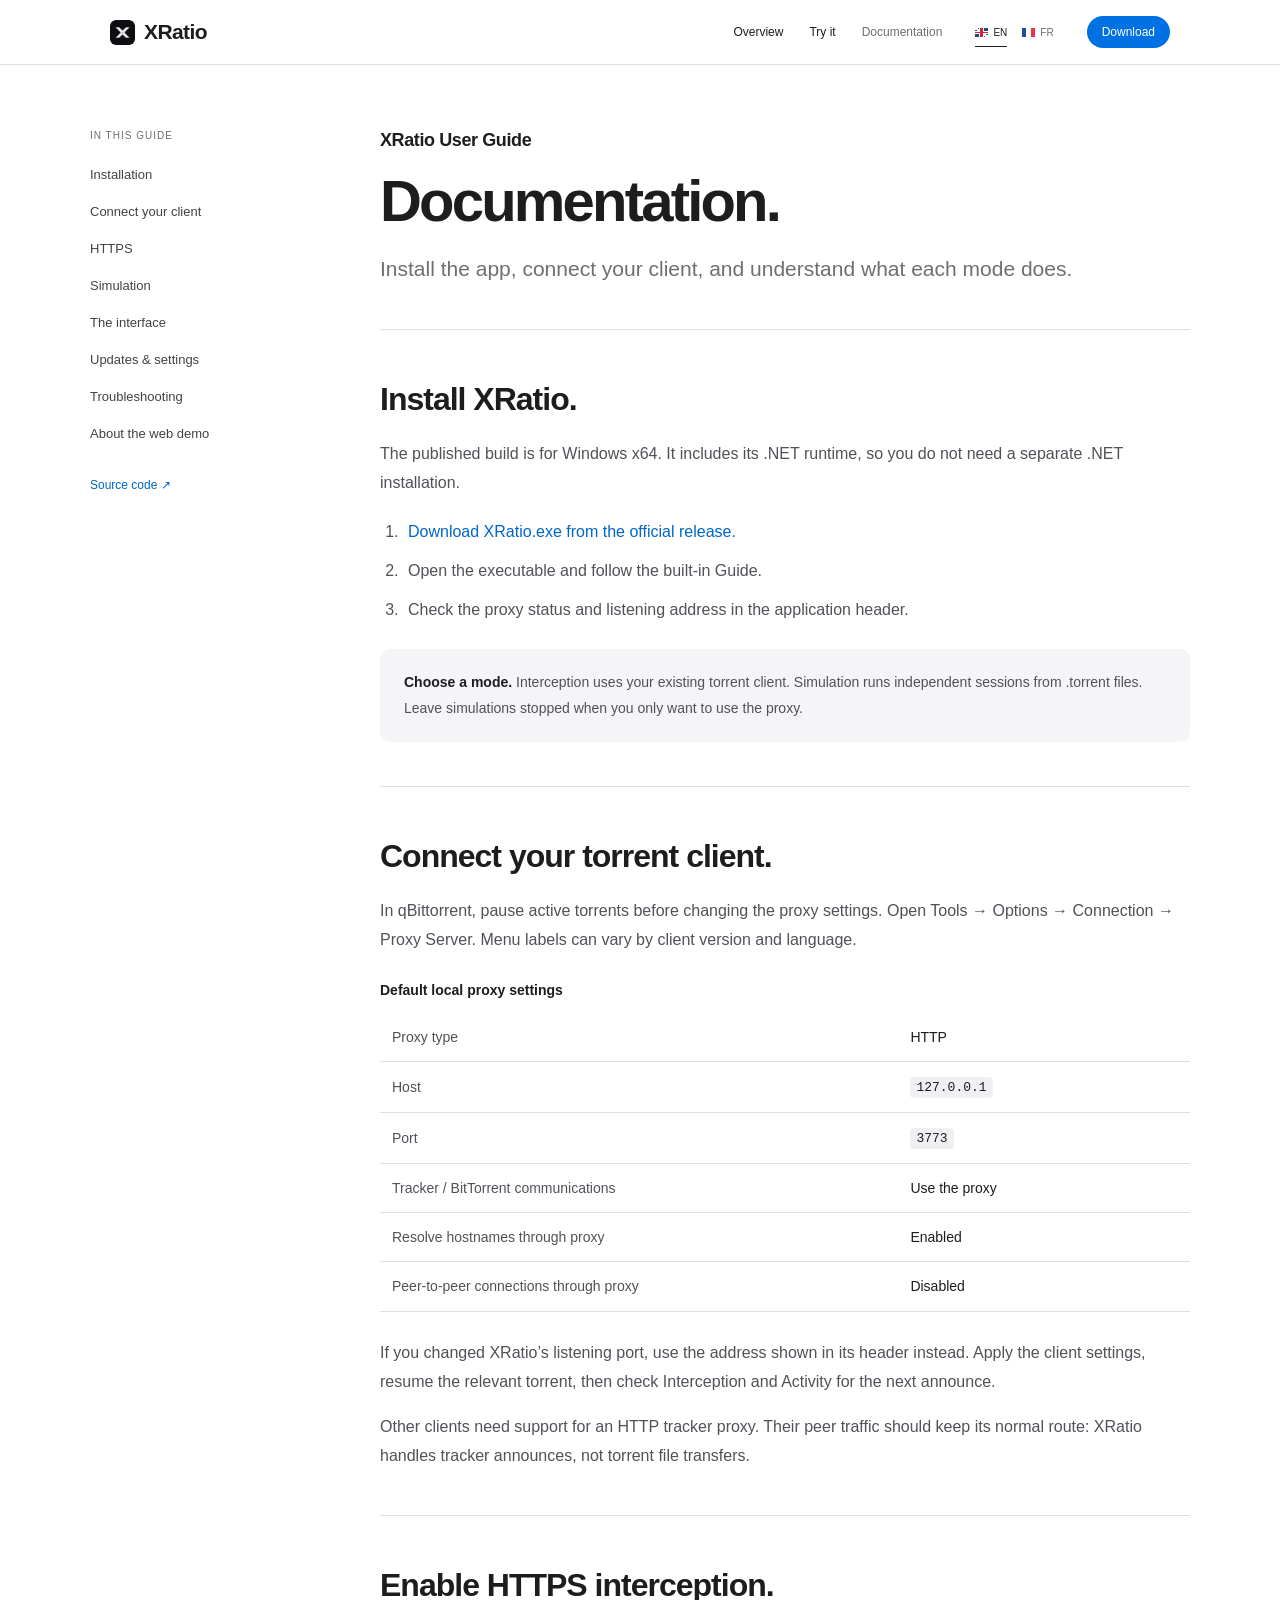
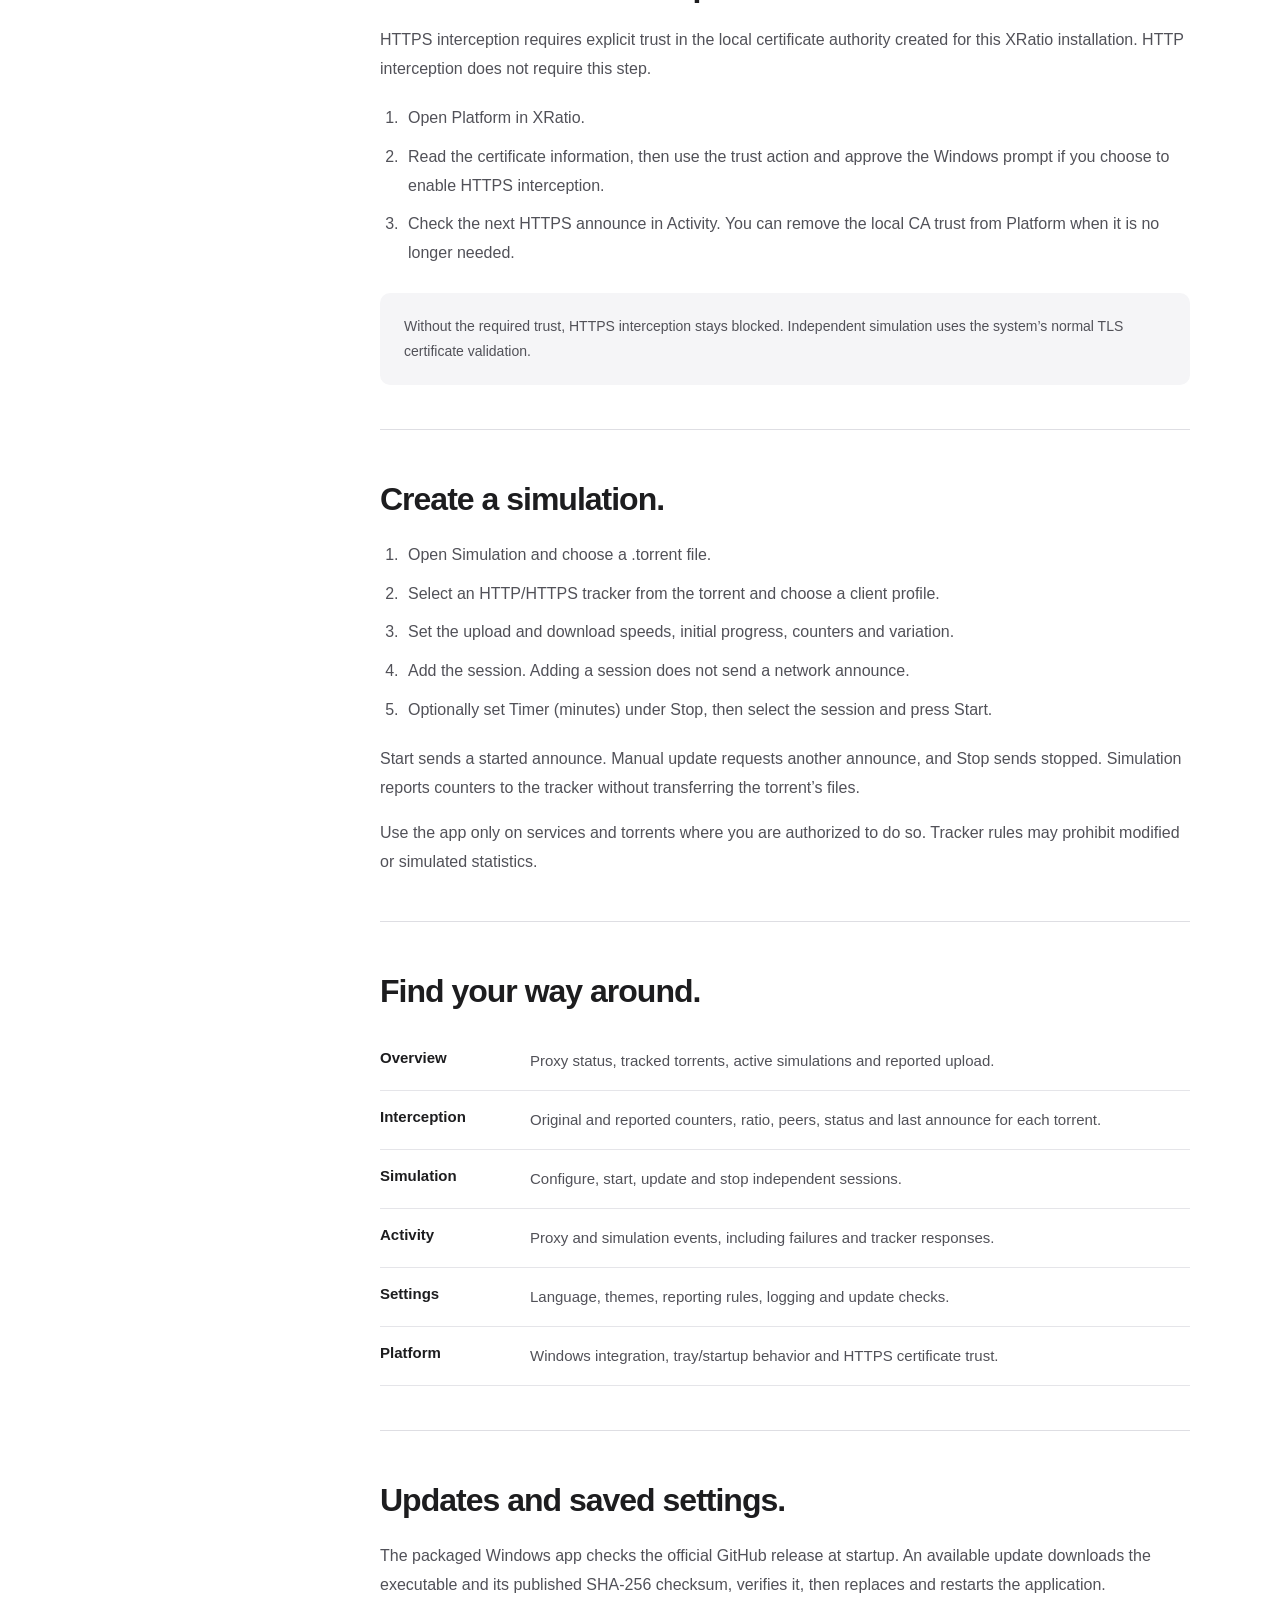
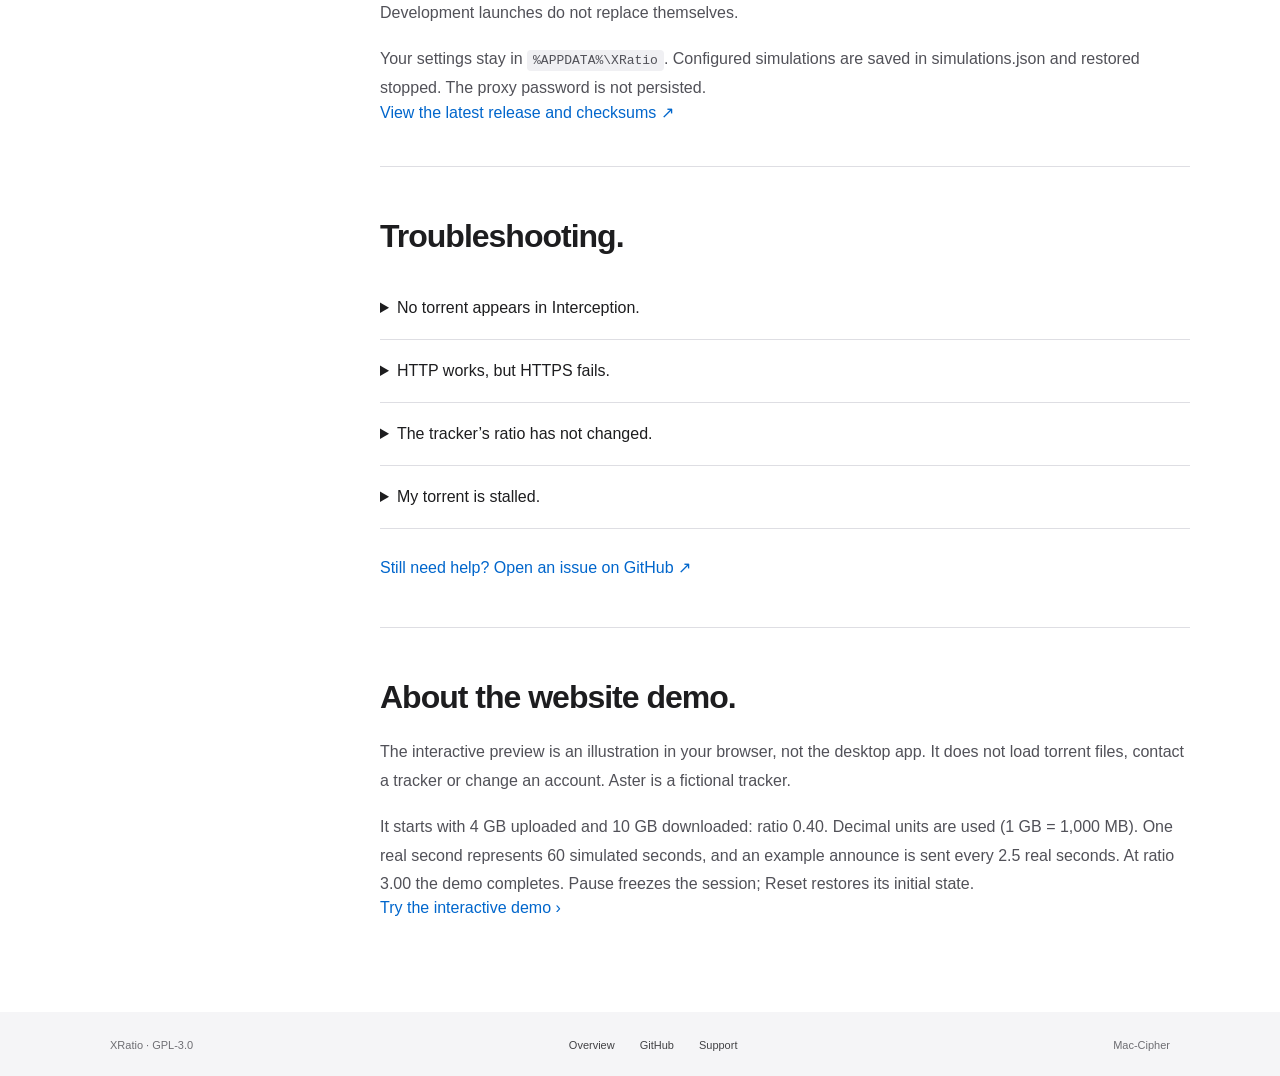
==== docs/documentation.html @ 66d3dd35 "Add site documentation and animated interactive ratio demo" ====
<!doctype html>
<html lang="en" data-page="documentation">
<head>
  <meta charset="utf-8"><meta name="viewport" content="width=device-width, initial-scale=1">
  <meta name="theme-color" content="#ffffff">
  <meta name="description" content="Set up XRatio for Windows: installation, qBittorrent proxy, HTTPS, simulation and troubleshooting.">
  <meta property="og:title" content="Documentation — XRatio"><meta property="og:description" content="The XRatio setup and usage guide."><meta property="og:type" content="website">
  <link rel="canonical" href="https://mac-cipher.github.io/XRatio/documentation.html"><link rel="icon" href="assets/xratio-icon.png">
  <link rel="stylesheet" href="styles.css?v=20260905-demo"><link rel="stylesheet" href="extended.css?v=20260905-demo"><script src="script.js?v=20260905-demo" defer></script>
  <title>Documentation — XRatio</title>
</head>
<body>
  <a class="skip" href="#main" data-en="Skip to content" data-fr="Aller au contenu">Skip to content</a>
  <header class="header"><nav class="navigation" aria-label="Main navigation"><a class="brand" href="index.html"><img src="assets/xratio-icon.png" width="25" height="25" alt="">XRatio</a><div class="nav-end"><a class="nav-link" href="index.html" data-en="Overview" data-fr="Présentation">Overview</a><a class="nav-link" href="index.html#demo" data-en="Try it" data-fr="Essayer">Try it</a><a class="nav-link documentation-nav" href="documentation.html" aria-current="page">Documentation</a><div class="languages" role="group" aria-label="Choose language"><button data-language="en" aria-label="English" aria-pressed="true"><span class="flag gb" aria-hidden="true"></span>EN</button><button data-language="fr" aria-label="Français" aria-pressed="false"><span class="flag fr" aria-hidden="true"></span>FR</button></div><a class="button nav-download" href="https://github.com/Mac-Cipher/XRatio/releases/latest/download/XRatio.exe" data-en="Download" data-fr="Télécharger">Download</a></div></nav></header>
  <div class="docs-shell">
    <aside class="docs-toc"><p data-en="IN THIS GUIDE" data-fr="DANS CE GUIDE">IN THIS GUIDE</p><nav aria-label="Documentation sections" data-en-label="Documentation sections" data-fr-label="Sections de la documentation"><a href="#installation" data-en="Installation" data-fr="Installation">Installation</a><a href="#proxy" data-en="Connect your client" data-fr="Connecter le client">Connect your client</a><a href="#https">HTTPS</a><a href="#simulation">Simulation</a><a href="#interface" data-en="The interface" data-fr="L’interface">The interface</a><a href="#updates" data-en="Updates & settings" data-fr="Mises à jour et réglages">Updates & settings</a><a href="#troubleshooting" data-en="Troubleshooting" data-fr="Dépannage">Troubleshooting</a><a href="#demo-notes" data-en="About the web demo" data-fr="À propos de la démo">About the web demo</a></nav><a class="docs-source" href="https://github.com/Mac-Cipher/XRatio" data-en="Source code ↗" data-fr="Code source ↗">Source code ↗</a></aside>
    <main id="main" class="docs-content">
      <div class="docs-intro"><p class="eyebrow" data-en="XRatio User Guide" data-fr="Guide utilisateur XRatio">XRatio User Guide</p><h1>Documentation.</h1><p data-en="Install the app, connect your client, and understand what each mode does." data-fr="Installez l’application, connectez votre client et découvrez le fonctionnement de chaque mode.">Install the app, connect your client, and understand what each mode does.</p></div>
      <section id="installation"><h2 data-en="Install XRatio." data-fr="Installer XRatio.">Install XRatio.</h2><p data-en="The published build is for Windows x64. It includes its .NET runtime, so you do not need a separate .NET installation." data-fr="La version publiée est destinée à Windows x64. Elle inclut son environnement .NET : aucune installation séparée de .NET n’est nécessaire.">The published build is for Windows x64. It includes its .NET runtime, so you do not need a separate .NET installation.</p><ol><li><a href="https://github.com/Mac-Cipher/XRatio/releases/latest/download/XRatio.exe" data-en="Download XRatio.exe from the official release." data-fr="Téléchargez XRatio.exe depuis la version officielle.">Download XRatio.exe from the official release.</a></li><li data-en="Open the executable and follow the built-in Guide." data-fr="Ouvrez l’exécutable et suivez le Guide intégré.">Open the executable and follow the built-in Guide.</li><li data-en="Check the proxy status and listening address in the application header." data-fr="Vérifiez l’état du proxy et son adresse d’écoute dans l’en-tête de l’application.">Check the proxy status and listening address in the application header.</li></ol><div class="doc-note"><strong data-en="Choose a mode." data-fr="Choisissez un mode.">Choose a mode.</strong> <span data-en="Interception uses your existing torrent client. Simulation runs independent sessions from .torrent files. Leave simulations stopped when you only want to use the proxy." data-fr="L’interception utilise votre client torrent existant. La simulation lance des sessions indépendantes depuis des fichiers .torrent. Laissez les simulations arrêtées si vous souhaitez uniquement utiliser le proxy.">Interception uses your existing torrent client. Simulation runs independent sessions from .torrent files. Leave simulations stopped when you only want to use the proxy.</span></div></section>
      <section id="proxy"><h2 data-en="Connect your torrent client." data-fr="Connecter votre client torrent.">Connect your torrent client.</h2><p data-en="In qBittorrent, pause active torrents before changing the proxy settings. Open Tools → Options → Connection → Proxy Server. Menu labels can vary by client version and language." data-fr="Dans qBittorrent, mettez les torrents actifs en pause avant de modifier le proxy. Ouvrez Outils → Options → Connexion → Serveur proxy. Les intitulés peuvent varier selon la version et la langue du client.">In qBittorrent, pause active torrents before changing the proxy settings. Open Tools → Options → Connection → Proxy Server. Menu labels can vary by client version and language.</p><div class="doc-table-wrap"><table><caption data-en="Default local proxy settings" data-fr="Paramètres du proxy local par défaut">Default local proxy settings</caption><tbody><tr><th scope="row" data-en="Proxy type" data-fr="Type de proxy">Proxy type</th><td>HTTP</td></tr><tr><th scope="row" data-en="Host" data-fr="Hôte">Host</th><td><code>127.0.0.1</code></td></tr><tr><th scope="row" data-en="Port" data-fr="Port">Port</th><td><code>3773</code></td></tr><tr><th scope="row" data-en="Tracker / BitTorrent communications" data-fr="Communications trackers / BitTorrent">Tracker / BitTorrent communications</th><td data-en="Use the proxy" data-fr="Utiliser le proxy">Use the proxy</td></tr><tr><th scope="row" data-en="Resolve hostnames through proxy" data-fr="Résoudre les noms d’hôtes via le proxy">Resolve hostnames through proxy</th><td data-en="Enabled" data-fr="Activé">Enabled</td></tr><tr><th scope="row" data-en="Peer-to-peer connections through proxy" data-fr="Connexions pair-à-pair via le proxy">Peer-to-peer connections through proxy</th><td data-en="Disabled" data-fr="Désactivé">Disabled</td></tr></tbody></table></div><p data-en="If you changed XRatio’s listening port, use the address shown in its header instead. Apply the client settings, resume the relevant torrent, then check Interception and Activity for the next announce." data-fr="Si vous avez modifié le port d’écoute de XRatio, utilisez l’adresse affichée dans son en-tête. Appliquez les réglages du client, reprenez le torrent concerné, puis vérifiez la prochaine annonce dans Interception et Activité.">If you changed XRatio’s listening port, use the address shown in its header instead. Apply the client settings, resume the relevant torrent, then check Interception and Activity for the next announce.</p><p data-en="Other clients need support for an HTTP tracker proxy. Their peer traffic should keep its normal route: XRatio handles tracker announces, not torrent file transfers." data-fr="Les autres clients doivent prendre en charge un proxy HTTP pour les trackers. Leur trafic pair-à-pair doit conserver son chemin normal : XRatio traite les annonces aux trackers, pas le transfert des fichiers torrent.">Other clients need support for an HTTP tracker proxy. Their peer traffic should keep its normal route: XRatio handles tracker announces, not torrent file transfers.</p></section>
      <section id="https"><h2 data-en="Enable HTTPS interception." data-fr="Activer l’interception HTTPS.">Enable HTTPS interception.</h2><p data-en="HTTPS interception requires explicit trust in the local certificate authority created for this XRatio installation. HTTP interception does not require this step." data-fr="L’interception HTTPS nécessite l’approbation explicite de l’autorité de certification locale créée pour cette installation de XRatio. Cette étape n’est pas nécessaire pour l’interception HTTP.">HTTPS interception requires explicit trust in the local certificate authority created for this XRatio installation. HTTP interception does not require this step.</p><ol><li data-en="Open Platform in XRatio." data-fr="Ouvrez Plateforme dans XRatio.">Open Platform in XRatio.</li><li data-en="Read the certificate information, then use the trust action and approve the Windows prompt if you choose to enable HTTPS interception." data-fr="Lisez les informations du certificat, puis utilisez l’action d’approbation et confirmez dans Windows si vous souhaitez activer l’interception HTTPS.">Read the certificate information, then use the trust action and approve the Windows prompt if you choose to enable HTTPS interception.</li><li data-en="Check the next HTTPS announce in Activity. You can remove the local CA trust from Platform when it is no longer needed." data-fr="Vérifiez la prochaine annonce HTTPS dans Activité. Vous pouvez retirer la confiance accordée à la CA locale depuis Plateforme lorsqu’elle n’est plus nécessaire.">Check the next HTTPS announce in Activity. You can remove the local CA trust from Platform when it is no longer needed.</li></ol><div class="doc-note" data-en="Without the required trust, HTTPS interception stays blocked. Independent simulation uses the system’s normal TLS certificate validation." data-fr="Sans cette confiance, l’interception HTTPS reste bloquée. La simulation indépendante conserve la validation normale des certificats TLS du système.">Without the required trust, HTTPS interception stays blocked. Independent simulation uses the system’s normal TLS certificate validation.</div></section>
      <section id="simulation"><h2 data-en="Create a simulation." data-fr="Créer une simulation.">Create a simulation.</h2><ol><li data-en="Open Simulation and choose a .torrent file." data-fr="Ouvrez Simulation et choisissez un fichier .torrent.">Open Simulation and choose a .torrent file.</li><li data-en="Select an HTTP/HTTPS tracker from the torrent and choose a client profile." data-fr="Sélectionnez un tracker HTTP/HTTPS du torrent et choisissez un profil client.">Select an HTTP/HTTPS tracker from the torrent and choose a client profile.</li><li data-en="Set the upload and download speeds, initial progress, counters and variation." data-fr="Réglez les débits d’envoi et de réception, la progression initiale, les compteurs et la variation.">Set the upload and download speeds, initial progress, counters and variation.</li><li data-en="Add the session. Adding a session does not send a network announce." data-fr="Ajoutez la session. L’ajout d’une session n’envoie pas d’annonce réseau.">Add the session. Adding a session does not send a network announce.</li><li data-en="Optionally set Timer (minutes) under Stop, then select the session and press Start." data-fr="Choisissez éventuellement Minuteur (minutes) dans Arrêter, puis sélectionnez la session et cliquez sur Démarrer.">Optionally set Timer (minutes) under Stop, then select the session and press Start.</li></ol><p data-en="Start sends a started announce. Manual update requests another announce, and Stop sends stopped. Simulation reports counters to the tracker without transferring the torrent’s files." data-fr="Démarrer envoie une annonce started. Mise à jour manuelle demande une autre annonce et Arrêter envoie stopped. La simulation rapporte des compteurs au tracker sans transférer les fichiers du torrent.">Start sends a started announce. Manual update requests another announce, and Stop sends stopped. Simulation reports counters to the tracker without transferring the torrent’s files.</p><p data-en="Use the app only on services and torrents where you are authorized to do so. Tracker rules may prohibit modified or simulated statistics." data-fr="Utilisez l’application uniquement sur les services et torrents pour lesquels vous êtes autorisé à le faire. Les règles d’un tracker peuvent interdire les statistiques modifiées ou simulées.">Use the app only on services and torrents where you are authorized to do so. Tracker rules may prohibit modified or simulated statistics.</p></section>
      <section id="interface"><h2 data-en="Find your way around." data-fr="Se repérer dans l’interface.">Find your way around.</h2><dl class="interface-list"><div><dt data-en="Overview" data-fr="Vue d’ensemble">Overview</dt><dd data-en="Proxy status, tracked torrents, active simulations and reported upload." data-fr="État du proxy, torrents suivis, simulations actives et envoi rapporté.">Proxy status, tracked torrents, active simulations and reported upload.</dd></div><div><dt>Interception</dt><dd data-en="Original and reported counters, ratio, peers, status and last announce for each torrent." data-fr="Compteurs réels et rapportés, ratio, pairs, état et dernière annonce de chaque torrent.">Original and reported counters, ratio, peers, status and last announce for each torrent.</dd></div><div><dt>Simulation</dt><dd data-en="Configure, start, update and stop independent sessions." data-fr="Configurer, démarrer, actualiser et arrêter les sessions indépendantes.">Configure, start, update and stop independent sessions.</dd></div><div><dt data-en="Activity" data-fr="Activité">Activity</dt><dd data-en="Proxy and simulation events, including failures and tracker responses." data-fr="Événements du proxy et des simulations, dont les erreurs et réponses des trackers.">Proxy and simulation events, including failures and tracker responses.</dd></div><div><dt data-en="Settings" data-fr="Réglages">Settings</dt><dd data-en="Language, themes, reporting rules, logging and update checks." data-fr="Langue, thèmes, règles de rapport, journalisation et recherche de mises à jour.">Language, themes, reporting rules, logging and update checks.</dd></div><div><dt data-en="Platform" data-fr="Plateforme">Platform</dt><dd data-en="Windows integration, tray/startup behavior and HTTPS certificate trust." data-fr="Intégration Windows, démarrage, zone de notification et confiance du certificat HTTPS.">Windows integration, tray/startup behavior and HTTPS certificate trust.</dd></div></dl></section>
      <section id="updates"><h2 data-en="Updates and saved settings." data-fr="Mises à jour et réglages enregistrés.">Updates and saved settings.</h2><p data-en="The packaged Windows app checks the official GitHub release at startup. An available update downloads the executable and its published SHA-256 checksum, verifies it, then replaces and restarts the application. Development launches do not replace themselves." data-fr="L’application Windows packagée vérifie la version officielle sur GitHub au démarrage. Une mise à jour disponible télécharge l’exécutable et son empreinte SHA-256 publiée, les vérifie, puis remplace et relance l’application. Une exécution de développement ne se remplace pas elle-même.">The packaged Windows app checks the official GitHub release at startup. An available update downloads the executable and its published SHA-256 checksum, verifies it, then replaces and restarts the application. Development launches do not replace themselves.</p><p><span data-en="Your settings stay in" data-fr="Vos réglages restent dans">Your settings stay in</span> <code>%APPDATA%\XRatio</code>. <span data-en="Configured simulations are saved in simulations.json and restored stopped. The proxy password is not persisted." data-fr="Les simulations configurées sont enregistrées dans simulations.json et restaurées à l’arrêt. Le mot de passe proxy n’est pas conservé.">Configured simulations are saved in simulations.json and restored stopped. The proxy password is not persisted.</span></p><a href="https://github.com/Mac-Cipher/XRatio/releases/latest" data-en="View the latest release and checksums ↗" data-fr="Voir la dernière version et les empreintes ↗">View the latest release and checksums ↗</a></section>
      <section id="troubleshooting"><h2 data-en="Troubleshooting." data-fr="Dépannage.">Troubleshooting.</h2><details><summary data-en="No torrent appears in Interception." data-fr="Aucun torrent n’apparaît dans Interception.">No torrent appears in Interception.</summary><p data-en="Check that the proxy is running and that the client uses the same HTTP host and port. Resume the torrent and wait for an announce, or request a tracker update from the client. Then inspect Activity for a received announce or an error." data-fr="Vérifiez que le proxy fonctionne et que le client utilise le même hôte HTTP et le même port. Reprenez le torrent et attendez une annonce, ou demandez une mise à jour du tracker depuis le client. Consultez ensuite Activité pour trouver une annonce reçue ou une erreur.">Check that the proxy is running and that the client uses the same HTTP host and port. Resume the torrent and wait for an announce, or request a tracker update from the client. Then inspect Activity for a received announce or an error.</p></details><details><summary data-en="HTTP works, but HTTPS fails." data-fr="HTTP fonctionne, mais HTTPS échoue.">HTTP works, but HTTPS fails.</summary><p data-en="Check the certificate trust state in Platform. HTTPS needs trust for this installation’s local CA. Read the Activity error before changing other settings." data-fr="Vérifiez l’état de confiance du certificat dans Plateforme. HTTPS nécessite l’approbation de la CA locale de cette installation. Lisez l’erreur dans Activité avant de modifier d’autres réglages.">Check the certificate trust state in Platform. HTTPS needs trust for this installation’s local CA. Read the Activity error before changing other settings.</p></details><details><summary data-en="The tracker’s ratio has not changed." data-fr="Le ratio du tracker n’a pas changé.">The tracker’s ratio has not changed.</summary><p data-en="A local counter is not proof that a tracker accepted it. Check the outgoing announce, the response and any error in Activity. The tracker controls when it accepts and displays updated statistics." data-fr="Un compteur local ne prouve pas que le tracker l’a accepté. Vérifiez l’annonce envoyée, la réponse et les éventuelles erreurs dans Activité. Le tracker décide quand il accepte et affiche les statistiques actualisées.">A local counter is not proof that a tracker accepted it. Check the outgoing announce, the response and any error in Activity. The tracker controls when it accepts and displays updated statistics.</p></details><details><summary data-en="My torrent is stalled." data-fr="Mon torrent est bloqué.">My torrent is stalled.</summary><p data-en="Check the torrent’s pause state, file availability and peers in your torrent client. XRatio does not transfer files; a running proxy alone does not prove that peer transfers are working." data-fr="Vérifiez l’état de pause du torrent, la présence des fichiers et les pairs dans votre client torrent. XRatio ne transfère pas les fichiers : un proxy actif ne prouve pas que les transferts entre pairs fonctionnent.">Check the torrent’s pause state, file availability and peers in your torrent client. XRatio does not transfer files; a running proxy alone does not prove that peer transfers are working.</p></details><p><a href="https://github.com/Mac-Cipher/XRatio/issues" data-en="Still need help? Open an issue on GitHub ↗" data-fr="Besoin d’aide ? Ouvrez un ticket sur GitHub ↗">Still need help? Open an issue on GitHub ↗</a></p></section>
      <section id="demo-notes"><h2 data-en="About the website demo." data-fr="À propos de la démo du site.">About the website demo.</h2><p data-en="The interactive preview is an illustration in your browser, not the desktop app. It does not load torrent files, contact a tracker or change an account. Aster is a fictional tracker." data-fr="L’aperçu interactif est une illustration dans votre navigateur, pas l’application de bureau. Il ne charge pas de torrent, ne contacte aucun tracker et ne modifie aucun compte. Aster est un tracker fictif.">The interactive preview is an illustration in your browser, not the desktop app. It does not load torrent files, contact a tracker or change an account. Aster is a fictional tracker.</p><p data-en="It starts with 4 GB uploaded and 10 GB downloaded: ratio 0.40. Decimal units are used (1 GB = 1,000 MB). One real second represents 60 simulated seconds, and an example announce is sent every 2.5 real seconds. At ratio 3.00 the demo completes. Pause freezes the session; Reset restores its initial state." data-fr="Elle commence à 4 Go envoyés pour 10 Go téléchargés : ratio 0,40. Les unités sont décimales (1 Go = 1 000 Mo). Une seconde réelle représente 60 secondes simulées et une annonce d’exemple est envoyée toutes les 2,5 secondes réelles. À un ratio de 3,00, la démo se termine. Pause fige la session ; Réinitialiser rétablit son état initial.">It starts with 4 GB uploaded and 10 GB downloaded: ratio 0.40. Decimal units are used (1 GB = 1,000 MB). One real second represents 60 simulated seconds, and an example announce is sent every 2.5 real seconds. At ratio 3.00 the demo completes. Pause freezes the session; Reset restores its initial state.</p><a href="index.html#demo" data-en="Try the interactive demo ›" data-fr="Essayer la démo interactive ›">Try the interactive demo ›</a></section>
    </main>
  </div>
  <footer><div class="footer-inner"><span>XRatio · GPL-3.0</span><div><a href="index.html" data-en="Overview" data-fr="Présentation">Overview</a><a href="https://github.com/Mac-Cipher/XRatio">GitHub</a><a href="https://github.com/Mac-Cipher/XRatio/issues" data-en="Support" data-fr="Assistance">Support</a></div><span>Mac-Cipher</span></div></footer>
</body>
</html>
---- docs/styles.css ----
:root {
  color-scheme: light;
  font-family: -apple-system, BlinkMacSystemFont, 'Helvetica Neue', Arial, sans-serif;
  color: #1d1d1f;
  background: #fff;
  font-synthesis: none;
  --secondary: #6e6e73;
  --blue: #0071e3;
}
* { box-sizing: border-box; }
html { scroll-behavior: smooth; scroll-padding-top: 80px; }
body { margin: 0; -webkit-font-smoothing: antialiased; }
a { color: inherit; text-decoration: none; }
button { color: inherit; font: inherit; cursor: pointer; }
a, button { -webkit-tap-highlight-color: transparent; }
a:focus-visible, button:focus-visible { outline: 3px solid #0071e3; outline-offset: 5px; }
p, h1, h2, h3 { margin: 0; }
img { max-width: 100%; }
.skip { position: fixed; left: 15px; top: -80px; background: white; padding: 12px; z-index: 20; }
.skip:focus { top: 12px; }
.header { position: sticky; top: 0; z-index: 5; background: #ffffffed; backdrop-filter: saturate(180%) blur(18px); border-bottom: 1px solid #dedee0; }
.navigation { max-width: 1060px; width: calc(100% - 64px); min-height: 64px; margin: auto; display: flex; align-items: center; justify-content: space-between; gap: 30px; }
.brand { display: flex; align-items: center; gap: 9px; font-size: 21px; font-weight: 600; letter-spacing: -.6px; }
.brand img { border-radius: 6px; }
.nav-end { display: flex; align-items: center; gap: 26px; }
.nav-link { font-size: 12px; }
.nav-link:hover, footer a:hover { color: var(--blue); }
.languages { display: flex; gap: 1px; }
.languages button { display: flex; gap: 5px; align-items: center; border: 0; background: transparent; padding: 7px; min-height: 32px; font-size: 10px; color: var(--secondary); }
.languages button[aria-pressed=true] { color: #1d1d1f; }
.languages button[aria-pressed=true]::after { content: ''; display: block; position: absolute; bottom: 1px; left: 7px; right: 7px; height: 1px; background: #1d1d1f; }
.languages button { position: relative; }
.flag { display: inline-block; width: 13px; height: 9px; }
.flag.fr { background: linear-gradient(90deg,#244ba1 33.33%,#fff 33.33%,#fff 66.66%,#ed334b 66.66%); }
.flag.gb { background: linear-gradient(0deg,transparent 40%,#ce2439 40%,#ce2439 60%,transparent 60%),linear-gradient(90deg,transparent 40%,#ce2439 40%,#ce2439 60%,transparent 60%),linear-gradient(0deg,transparent 30%,white 30%,white 70%,transparent 70%),linear-gradient(90deg,transparent 32%,white 32%,white 68%,transparent 68%),linear-gradient(35deg,#214781 43%,white 43%,white 57%,#214781 57%); }
.button { display: inline-flex; align-items: center; justify-content: center; padding: 14px 24px; min-height: 48px; background: var(--blue); color: #fff; border-radius: 999px; font-size: 16px; line-height: 1.2; transition: background .2s; }
.button:hover { background: #0077ed; }
.nav-download { padding: 8px 15px; min-height: 32px; font-size: 12px; }
.hero { padding: 64px 24px 94px; text-align: center; overflow: clip; }
.product-name { font-size: 22px; font-weight: 600; letter-spacing: -.5px; margin-bottom: 22px; }
h1 { font-size: clamp(64px,6.5vw,84px); line-height: 1.025; letter-spacing: -4.6px; font-weight: 600; }
h1>span { display: block; }
.hero-description { font-size: 22px; line-height: 1.4; letter-spacing: -.5px; max-width: 540px; margin: 27px auto 0; color: var(--secondary); text-wrap: balance; }
.hero-actions { display: flex; align-items: center; justify-content: center; gap: 29px; margin-top: 43px; }
.learn-link { color: #0066cc; display: inline-flex; align-items: center; gap: 8px; font-size: 18px; line-height: 1.4; }
.learn-link>span:last-child { font-size: 26px; line-height: .8; }
.learn-link:hover>span:first-child { text-decoration: underline; }
.hero-note { font-size: 13px; margin-top: 19px; color: var(--secondary); }
.product-stage { width: min(1040px,100%); margin: 48px auto 0; }
.product-window { position: relative; display: block; width: 100%; aspect-ratio: 1.98; padding: 0; overflow: hidden; border: 1px solid #d2d2d7; border-radius: 12px; background: #f4f6fa; box-shadow: 0 28px 65px -27px #1d1d1f40,0 2px 8px #1d1d1f0d; cursor: zoom-in; }
.product-window img { position: absolute; top: 0; left: 0; display: block; width: 100%; height: auto; }
.appearance { margin-top: 40px; }
.theme-switch { display: inline-flex; align-items: center; padding: 4px; gap: 3px; border-radius: 999px; background: #f5f5f7; }
.theme-switch button { display: flex; align-items: center; gap: 8px; padding: 9px 16px; min-height: 36px; border: 0; border-radius: 999px; font-size: 12px; background: transparent; color: var(--secondary); }
.theme-switch button[aria-pressed=true] { color: #1d1d1f; background: #fff; box-shadow: 0 1px 4px #00000012; }
.swatch { width: 12px; height: 12px; border-radius: 50%; display: block; border: 1px solid #b4b4b8; }
.swatch.light { background: #f4f6fa; }
.swatch.dim { background: #253247; border-color: #253247; }
.appearance p { margin-top: 14px; font-size: 12px; color: var(--secondary); }
.features { background: #f5f5f7; padding: 110px 32px 92px; }
.content-width { width: min(980px,100%); margin-inline: auto; }
.eyebrow { font-size: 21px; font-weight: 600; letter-spacing: -.4px; margin-bottom: 20px; }
h2 { font-size: clamp(42px,5vw,62px); line-height: 1.06; font-weight: 600; letter-spacing: -2.8px; }
.feature-heading h2>span { display: block; }
.subtle { color: var(--secondary); }
.feature-pair { display: grid; grid-template-columns: 1fr 1fr; gap: 95px; margin-top: 72px; }
.feature-icon { width: 40px; height: 40px; stroke: #1d1d1f; fill: none; stroke-width: 2; stroke-linecap: round; stroke-linejoin: round; margin-bottom: 21px; }
h3 { font-size: 28px; letter-spacing: -.8px; font-weight: 600; margin-bottom: 16px; }
.feature-pair p { font-size: 18px; line-height: 1.55; color: var(--secondary); letter-spacing: -.15px; }
.feature-pair strong { color: #1d1d1f; font-weight: 600; }
.desktop-note { display: grid; grid-template-columns: 1fr 260px; gap: 60px; align-items: center; margin-top: 62px; padding-top: 34px; border-top: 1px solid #d2d2d7; }
.desktop-note p { color: var(--secondary); font-size: 17px; line-height: 1.5; letter-spacing: -.2px; }
.desktop-note strong { color: #1d1d1f; font-weight: 600; }
.desktop-note .learn-link { font-size: 16px; justify-self: end; }
.get-app { text-align: center; padding: 100px 24px 95px; }
.app-icon { display: block; margin: 0 auto 29px; border-radius: 20px; }
.get-app h2 { font-size: 58px; }
.get-app>p { font-size: 23px; line-height: 1.4; margin-top: 18px; color: var(--secondary); letter-spacing: -.5px; }
.get-app>.button { margin-top: 28px; }
.requirements { display: block; font-size: 12px; color: var(--secondary); margin-top: 19px; line-height: 1.5; }
.release-link { display: inline-block; font-size: 12px; color: #0066cc; margin-top: 15px; }
.release-link:hover { text-decoration: underline; }
footer { background: #f5f5f7; padding: 27px 32px; }
.footer-inner { max-width: 1060px; margin: auto; display: flex; align-items: center; justify-content: space-between; gap: 24px; font-size: 11px; color: var(--secondary); }
.footer-inner>div { display: flex; gap: 25px; color: #424245; }
.footer-dot { padding-inline: 8px; }
dialog { width: min(1320px,96vw); max-width: 96vw; max-height: 94vh; padding: 0; border: 0; border-radius: 12px; background: #fff; }
dialog::backdrop { background: #0009; backdrop-filter: blur(8px); }
dialog img { display: block; width: 100%; height: auto; }
.close-preview { position: sticky; z-index: 1; top: 12px; float: right; margin: 12px 12px -52px 0; border: 1px solid #d2d2d7; border-radius: 50%; width: 40px; height: 40px; background: #fffffff2; font-size: 27px; line-height: 1; }
@media (max-width: 800px) {
  .navigation { width: calc(100% - 40px); }
  .nav-end { gap: 18px; }
  .hero { padding-top: 62px; }
  h1 { font-size: 72px; letter-spacing: -4px; }
  .hero-description { font-size: 20px; max-width: 480px; }
  .feature-pair { gap: 44px; }
  .desktop-note { grid-template-columns: 1fr; gap: 22px; }
  .desktop-note .learn-link { justify-self: start; }
  .footer-inner { flex-wrap: wrap; }
}
@media (max-width: 560px) {
  html { scroll-padding-top: 72px; }
  .navigation { width: calc(100% - 36px); min-height: 60px; gap: 12px; }
  .brand { font-size: 19px; gap: 7px; }
  .brand img { width: 23px; height: 23px; }
  .nav-end { gap: 11px; }
  .nav-link { display: none; }
  .nav-download { font-size: 11px; padding: 8px 12px; }
  .languages button { font-size: 9px; padding: 7px 4px; gap: 3px; }
  .flag { width: 11px; height: 8px; }
  .hero { padding: 48px 20px 58px; }
  .product-name { font-size: 18px; margin-bottom: 18px; }
  h1 { font-size: clamp(48px,12vw,66px); letter-spacing: -2.9px; line-height: 1.04; }
  .hero-description { font-size: 18px; margin-top: 23px; max-width: 345px; line-height: 1.45; letter-spacing: -.3px; }
  .hero-actions { flex-direction: column; gap: 20px; margin-top: 25px; }
  .hero-actions .button { font-size: 15px; }
  .learn-link { font-size: 17px; }
  .hero-note { font-size: 12px; margin-top: 18px; }
  .product-stage { margin-top: 40px; }
  .product-window { border-radius: 6px; aspect-ratio: 1.62; box-shadow: 0 17px 35px -18px #1d1d1f55; }
  .appearance { margin-top: 27px; }
  .appearance p { font-size: 11px; line-height: 1.5; }
  .features { padding: 61px 26px 54px; }
  .eyebrow { font-size: 17px; margin-bottom: 15px; }
  h2 { font-size: 40px; letter-spacing: -1.8px; }
  .feature-pair { grid-template-columns: 1fr; gap: 43px; margin-top: 43px; }
  .feature-icon { width: 34px; height: 34px; margin-bottom: 17px; }
  h3 { font-size: 25px; margin-bottom: 13px; }
  .feature-pair p { font-size: 17px; line-height: 1.55; }
  .desktop-note { margin-top: 40px; padding-top: 27px; gap: 20px; }
  .desktop-note p { font-size: 16px; }
  .get-app { padding: 65px 24px 60px; }
  .app-icon { width: 68px; height: 68px; border-radius: 16px; margin-bottom: 24px; }
  .get-app h2 { font-size: 43px; }
  .get-app>p { font-size: 19px; }
  .get-app>.button { font-size: 14px; }
  .requirements { font-size: 11px; max-width: 280px; margin-inline: auto; }
  footer { padding: 24px; }
  .footer-inner { flex-direction: column; align-items: flex-start; gap: 19px; }
  .footer-inner>div { gap: 25px; }
}
@media (prefers-reduced-motion: reduce) { html { scroll-behavior: auto; } * { transition: none !important; } }
---- docs/extended.css ----
/* Product storytelling and the self-contained, fictional tracker demonstration. */
.wide-content { width: min(1120px,100%); margin-inline: auto; }
.section-intro { max-width: 850px; }
.section-description { max-width: 650px; margin-top: 25px; font-size: 21px; line-height: 1.5; color: var(--secondary); letter-spacing: -.4px; }
.demo-section { padding: 112px 32px 100px; }
.demo-disclosure { margin-top: 42px; margin-bottom: 17px; font-size: 12px; color: var(--secondary); line-height: 1.6; }
.demo-layout { display: grid; grid-template-columns: minmax(0,1.15fr) 46px minmax(0,.85fr); align-items: center; }
.demo-app { background: #f4f6fa; border: 1px solid #d8e1ec; border-radius: 15px; overflow: hidden; font-family: 'Segoe UI',sans-serif; color: #122034; box-shadow: 0 16px 45px -25px #12203435; }
.demo-titlebar { display: flex; justify-content: space-between; align-items: center; background: white; padding: 17px 24px; border-bottom: 1px solid #d8e1ec; }
.demo-titlebar>span:first-child { display: flex; align-items: center; gap: 9px; font-weight: 600; font-size: 16px; }
.demo-titlebar img { border-radius: 5px; }
.demo-tag { color: #5c6b7e; font-size: 11px; }
.demo-app-body { padding: 27px; }
.demo-view-heading { display: flex; justify-content: space-between; align-items: center; gap: 12px; margin-bottom: 24px; }
.demo-view-heading h3 { font-size: 23px; margin: 0; letter-spacing: -.5px; }
.session-state { font-size: 11px; color: #5c6b7e; }
.is-running .session-state { color: #087856; }
.demo-torrent { display: flex; align-items: center; gap: 12px; padding: 17px; background: white; border: 1px solid #d8e1ec; border-radius: 6px; }
.demo-torrent svg { flex: 0 0 22px; height: 26px; fill: none; stroke: #60748c; stroke-width: 1.4; stroke-linejoin: round; }
.demo-torrent>div { display: grid; gap: 5px; min-width: 0; }
.demo-torrent strong { font-size: 13px; font-weight: 600; overflow-wrap: anywhere; }
.demo-torrent span { font-size: 11px; color: #5c6b7e; }
.speed-label { display: flex; justify-content: space-between; align-items: center; gap: 16px; margin: 27px 0 9px; font-size: 12px; }
.speed-label output { font-weight: 600; color: #1d4ed8; white-space: nowrap; }
#demo-speed { width: 100%; margin: 0; min-height: 30px; accent-color: #1d4ed8; cursor: pointer; }
#demo-speed:focus-visible { outline: 3px solid #0071e3; outline-offset: 3px; }
.speed-scale { display: flex; justify-content: space-between; font-size: 10px; color: #5c6b7e; }
.demo-counters { display: grid; grid-template-columns: 1fr 1fr; margin-block: 25px; gap: 20px; }
.demo-counters>div { display: grid; gap: 7px; }
.demo-counters span { font-size: 11px; color: #5c6b7e; }
.demo-counters strong { font-size: 26px; font-weight: 600; letter-spacing: -.5px; }
.demo-controls { display: flex; align-items: center; flex-wrap: wrap; gap: 10px; }
.demo-controls .button { border: 0; border-radius: 5px; padding: 10px 15px; min-height: 40px; font-size: 12px; }
.demo-reset { min-height: 40px; padding: 10px 15px; border: 1px solid #d8e1ec; border-radius: 5px; background: white; font-size: 12px; }
.demo-announce { padding: 10px 0; border: 0; background: none; margin-left: auto; color: #1d4ed8; font-size: 11px; min-height: 40px; }
.demo-controls button:disabled { opacity: .45; cursor: default; }
.demo-event { margin-top: 18px; min-height: 36px; font-size: 11px; color: #5c6b7e; line-height: 1.6; }
.announce-bridge { position: relative; display: grid; place-items: center; height: 30px; color: #8895a6; font-size: 24px; overflow: hidden; }
.announce-bridge i { position: absolute; left: -8px; top: 13px; width: 6px; height: 6px; background: #0071e3; border-radius: 50%; opacity: 0; }
.is-running .announce-bridge i { animation: announce-travel 2.5s linear infinite; }
@keyframes announce-travel { 0%,65% { left: -8px; opacity: 0; } 70% { opacity: 1; } 100% { left: 48px; opacity: 1; } }
.tracker-card { background: #171a20; color: #f4f6fa; border: 1px solid #303641; border-radius: 15px; padding: 24px; font-variant-numeric: tabular-nums; }
.tracker-header { display: flex; justify-content: space-between; align-items: center; gap: 12px; padding-bottom: 23px; border-bottom: 1px solid #353b46; }
.tracker-header>strong { display: flex; align-items: center; gap: 7px; font-size: 20px; letter-spacing: -.6px; font-weight: 600; }
.tracker-mark { display: grid; place-items: center; width: 23px; height: 23px; border-radius: 6px; background: #c5f1da; color: #171a20; font-size: 19px; font-weight: 500; }
.tracker-word { color: #a7aebc; font-size: 11px; font-weight: 400; letter-spacing: 0; }
.tracker-header>span { font-size: 10px; color: #bac2ce; }
.tracker-account { display: flex; gap: 9px; align-items: center; margin-top: 20px; font-size: 11px; color: #c5cbd5; flex-wrap: wrap; }
.avatar { display: grid; place-items: center; width: 25px; height: 25px; border-radius: 50%; background: #303641; font-size: 10px; }
.tracker-badge { margin-left: auto; font-size: 10px; color: #e9c781; }
.tracker-badge.positive { color: #80dfad; }
.tracker-ratio-label { margin-top: 25px; color: #bac2ce; font-size: 12px; }
.tracker-ratio { margin-top: 5px; font-size: 70px; letter-spacing: -3px; line-height: 1.15; font-weight: 600; color: #b6edcf; }
.ratio-history { margin-top: 15px; }
.ratio-history svg { width: 100%; height: 90px; display: block; }
.chart-grid { stroke: #353b46; fill: none; stroke-width: .7; }
#ratio-line { stroke: #8ae4b4; stroke-width: 2.5; fill: none; stroke-linejoin: round; stroke-linecap: round; }
.ratio-history>span { display: flex; justify-content: space-between; color: #a7aebc; font-size: 9px; margin-top: 6px; }
.tracker-totals { display: grid; grid-template-columns: 1fr 1fr; gap: 20px; margin-top: 24px; }
.tracker-totals>div { display: grid; gap: 7px; }
.tracker-totals span { font-size: 10px; color: #bac2ce; }
.tracker-totals strong { font-size: 19px; font-weight: 500; }
.tracker-footer { margin-top: 23px; padding-top: 16px; border-top: 1px solid #353b46; display: flex; justify-content: space-between; gap: 10px; font-size: 9px; color: #a7aebc; }
.demo-counters, .speed-label output { font-variant-numeric: tabular-nums; }
.demo-explanation { max-width: 850px; color: var(--secondary); font-size: 12px; line-height: 1.7; margin: 24px auto 0; text-align: center; }
.demo-explanation strong { color: #424245; font-weight: 600; }
.announce-story { padding: 105px 32px; background: #f5f5f7; }
.message-flow { display: flex; align-items: center; justify-content: space-between; margin-top: 66px; }
.message-flow>div { display: flex; flex-direction: column; align-items: center; gap: 13px; text-align: center; width: 190px; }
.message-flow img { border-radius: 12px; }
.message-flow strong { font-size: 20px; letter-spacing: -.5px; font-weight: 600; }
.message-flow small { font-size: 12px; color: var(--secondary); }
.flow-symbol { font-size: 39px; height: 54px; line-height: 54px; }
.flow-connection { position: relative; flex: 1; height: 1px; background: #c6c6cc; margin: -53px 20px 0; overflow: hidden; }
.flow-connection::after { content: ''; position: absolute; width: 32px; height: 1px; background: #0071e3; left: -32px; }
.message-flow.is-visible .flow-connection::after { animation: message-move 2.6s ease-in-out 3; }
@keyframes message-move { to { left: 100%; } }
.story-caption { max-width: 670px; margin: 42px auto 0; font-size: 14px; line-height: 1.7; text-align: center; color: var(--secondary); }
.personal-section { padding: 112px 32px; overflow: hidden; }
.personal-layout { display: grid; grid-template-columns: 1fr 1.05fr; align-items: center; gap: 60px; }
.personal-layout h2 { font-size: 54px; }
.personal-layout .section-description { font-size: 20px; }
.personal-layout .learn-link { margin-top: 25px; }
.detail-screenshot { height: 445px; border-radius: 19px; overflow: hidden; background: #253247; box-shadow: 0 20px 50px -25px #0004; }
.detail-screenshot img { width: 900px; max-width: none; height: auto; display: block; margin-left: -170px; }
.getting-started { padding: 100px 32px; background: #f5f5f7; }
.onboarding-steps { list-style: none; margin: 55px 0 35px; padding: 0; display: grid; grid-template-columns: repeat(3,1fr); gap: 38px; }
.onboarding-steps li>span { display: grid; place-items: center; width: 38px; height: 38px; border: 1px solid #bcbcc4; border-radius: 50%; font-size: 18px; color: #424245; margin-bottom: 24px; }
.onboarding-steps h3 { font-size: 23px; }
.onboarding-steps p { font-size: 17px; line-height: 1.55; color: var(--secondary); }
.reveal, .feature-heading, .feature-pair article, .desktop-note, .get-app { transition: opacity .7s ease, transform .7s cubic-bezier(.2,.65,.3,1); }
.reveal-pending { opacity: 0; transform: translateY(26px); }
.is-visible { opacity: 1; transform: none; }
.hero .product-name, .hero h1, .hero-description { animation: hero-appear .7s ease both; }
.hero h1 { animation-delay: .08s; }
.hero-description { animation-delay: .16s; }
@keyframes hero-appear { from { opacity: 0; transform: translateY(15px); } to { opacity: 1; transform: none; } }
/* Documentation has its own reading layout; product navigation remains shared. */
.docs-shell { max-width: 1100px; width: calc(100% - 64px); margin: 65px auto 95px; display: grid; grid-template-columns: 210px minmax(0,1fr); gap: 80px; }
.docs-toc { position: sticky; top: 110px; align-self: start; }
.docs-toc>p { font-size: 10px; letter-spacing: 1px; color: var(--secondary); margin-bottom: 17px; }
.docs-toc nav { display: grid; gap: 4px; }
.docs-toc nav a { padding: 9px 0; font-size: 13px; color: #424245; }
.docs-toc nav a:hover { color: #0066cc; }
.docs-source { display: block; margin-top: 28px; font-size: 12px; color: #0066cc; }
.docs-content { min-width: 0; }
.docs-intro h1 { font-size: 58px; letter-spacing: -2.8px; }
.docs-intro .eyebrow { font-size: 18px; }
.docs-intro>p:last-child { margin-top: 23px; font-size: 21px; line-height: 1.5; color: var(--secondary); }
.docs-content section { padding-top: 50px; margin-top: 44px; border-top: 1px solid #dedee3; scroll-margin-top: 90px; }
.docs-content h2 { font-size: 32px; line-height: 1.2; letter-spacing: -1px; margin-bottom: 22px; }
.docs-content section p, .docs-content li { font-size: 16px; line-height: 1.8; color: #515158; }
.docs-content p+p { margin-top: 17px; }
.docs-content a { color: #0066cc; }
.docs-content a:hover { text-decoration: underline; }
.docs-content ol { padding-left: 23px; margin-block: 20px; }
.docs-content li { padding-left: 5px; margin-bottom: 10px; }
.doc-note { font-size: 14px; line-height: 1.8; color: #515158; padding: 21px 24px; background: #f5f5f7; border-radius: 10px; margin-top: 25px; }
.doc-note strong { color: #1d1d1f; }
.docs-content code { background: #f0f0f3; border-radius: 4px; padding: 3px 6px; font-size: 13px; overflow-wrap: anywhere; }
.doc-table-wrap { margin: 27px 0; }
.doc-table-wrap table { width: 100%; border-collapse: collapse; font-size: 14px; }
.doc-table-wrap caption { text-align: left; font-weight: 600; margin-bottom: 15px; }
.doc-table-wrap th, .doc-table-wrap td { border-bottom: 1px solid #dedee3; padding: 13px 12px; text-align: left; line-height: 1.6; }
.doc-table-wrap th { font-weight: 400; color: #515158; width: 64%; }
.doc-table-wrap td { overflow-wrap: anywhere; }
.interface-list { margin: 0; }
.interface-list>div { padding-block: 17px; border-bottom: 1px solid #e5e5e9; display: grid; grid-template-columns: 130px 1fr; gap: 20px; }
.interface-list dt { font-size: 15px; font-weight: 600; }
.interface-list dd { margin: 0; color: #515158; font-size: 15px; line-height: 1.6; }
.docs-content details { border-bottom: 1px solid #dedee3; }
.docs-content summary { cursor: pointer; font-size: 16px; padding: 19px 0; line-height: 1.5; }
.docs-content summary:focus-visible { outline: 3px solid #0071e3; outline-offset: 4px; }
.docs-content details p { padding-bottom: 22px; }
#troubleshooting>p { margin-top: 25px; }
[aria-current="page"] { color: var(--secondary); }
@media (max-width: 1000px) {
  .demo-layout { grid-template-columns: minmax(0,1.1fr) 26px minmax(0,.9fr); }
  .demo-app-body, .tracker-card { padding: 21px; }
  .tracker-word { display: none; }
  .demo-announce { margin-left: 0; }
  .personal-layout { gap: 35px; }
  .personal-layout h2 { font-size: 44px; }
  .docs-shell { gap: 40px; grid-template-columns: 180px minmax(0,1fr); }
  .nav-end { gap: 17px; }
}
@media (max-width: 760px) {
  .demo-layout { grid-template-columns: 1fr; max-width: 510px; margin-inline: auto; }
  .announce-bridge { height: 40px; transform: rotate(90deg); width: 40px; justify-self: center; }
  .tracker-word { display: inline; }
  .demo-app-body { padding: 24px; }
  .demo-announce { margin-left: auto; }
  .tracker-card { padding: 26px; }
  .personal-layout { grid-template-columns: 1fr; gap: 40px; }
  .detail-screenshot { max-width: 560px; width: 100%; }
  .onboarding-steps { grid-template-columns: 1fr; gap: 35px; }
  .onboarding-steps li>span { margin-bottom: 16px; }
  .docs-shell { grid-template-columns: 1fr; gap: 42px; margin-top: 30px; }
  .docs-toc { position: static; border-bottom: 1px solid #dedee3; padding-bottom: 23px; }
  .docs-toc nav { display: flex; flex-wrap: wrap; column-gap: 19px; row-gap: 0; }
  .docs-source { display: none; }
  .nav-link:not(.documentation-nav) { display: none; }
}
@media (max-width: 560px) {
  .demo-section, .announce-story, .personal-section, .getting-started { padding: 64px 23px; }
  .section-description { font-size: 18px; margin-top: 21px; }
  .demo-disclosure { font-size: 11px; margin-top: 29px; }
  .demo-app-body { padding: 20px; }
  .demo-titlebar { padding: 16px 20px; }
  .demo-torrent { padding: 13px; }
  .demo-torrent strong { font-size: 11px; }
  .demo-torrent span { font-size: 10px; }
  .demo-counters strong { font-size: 23px; }
  .demo-announce { flex-basis: 100%; text-align: left; min-height: 32px; padding: 4px 0; }
  .demo-event { margin-top: 12px; }
  .tracker-card { padding: 23px; }
  .tracker-ratio { font-size: 64px; }
  .demo-explanation { font-size: 11px; text-align: left; }
  .message-flow { margin-top: 43px; gap: 9px; }
  .message-flow>div { width: 90px; gap: 10px; }
  .message-flow strong { font-size: 15px; }
  .message-flow small { font-size: 10px; line-height: 1.6; }
  .message-flow img { width: 42px; height: 42px; border-radius: 9px; }
  .flow-symbol { font-size: 30px; height: 42px; line-height: 42px; }
  .flow-connection { margin: -70px 0 0; min-width: 8px; }
  .story-caption { font-size: 12px; margin-top: 30px; }
  .personal-layout h2 { font-size: 40px; }
  .personal-layout .section-description { font-size: 18px; }
  .detail-screenshot { height: 340px; border-radius: 12px; }
  .detail-screenshot img { width: 710px; margin-left: -150px; }
  .docs-shell { width: calc(100% - 42px); margin-bottom: 60px; }
  .docs-intro h1 { font-size: clamp(35px,9vw,47px); letter-spacing: -1.8px; }
  .docs-intro>p:last-child { font-size: 19px; }
  .docs-content section { margin-top: 34px; padding-top: 35px; }
  .docs-content h2 { font-size: 28px; }
  .docs-content section p, .docs-content li { font-size: 15px; }
  .doc-note { padding: 17px; }
  .doc-table-wrap th, .doc-table-wrap td { padding: 11px 5px; font-size: 12px; }
  .interface-list>div { grid-template-columns: 1fr; gap: 7px; }
  .navigation { flex-wrap: wrap; padding-block: 11px; gap: 9px; }
  .nav-end { gap: 6px; }
  .documentation-nav { display: inline; font-size: 11px; }
  .nav-download { display: none; }
  .nav-end { gap: 10px; }
  .hero { padding-top: 52px; }
  .docs-shell { margin-top: 32px; }
}
@media (prefers-reduced-motion: reduce) {
  .reveal-pending { opacity: 1; transform: none; }
  *, *::before, *::after { animation: none !important; transition: none !important; scroll-behavior: auto !important; }
}
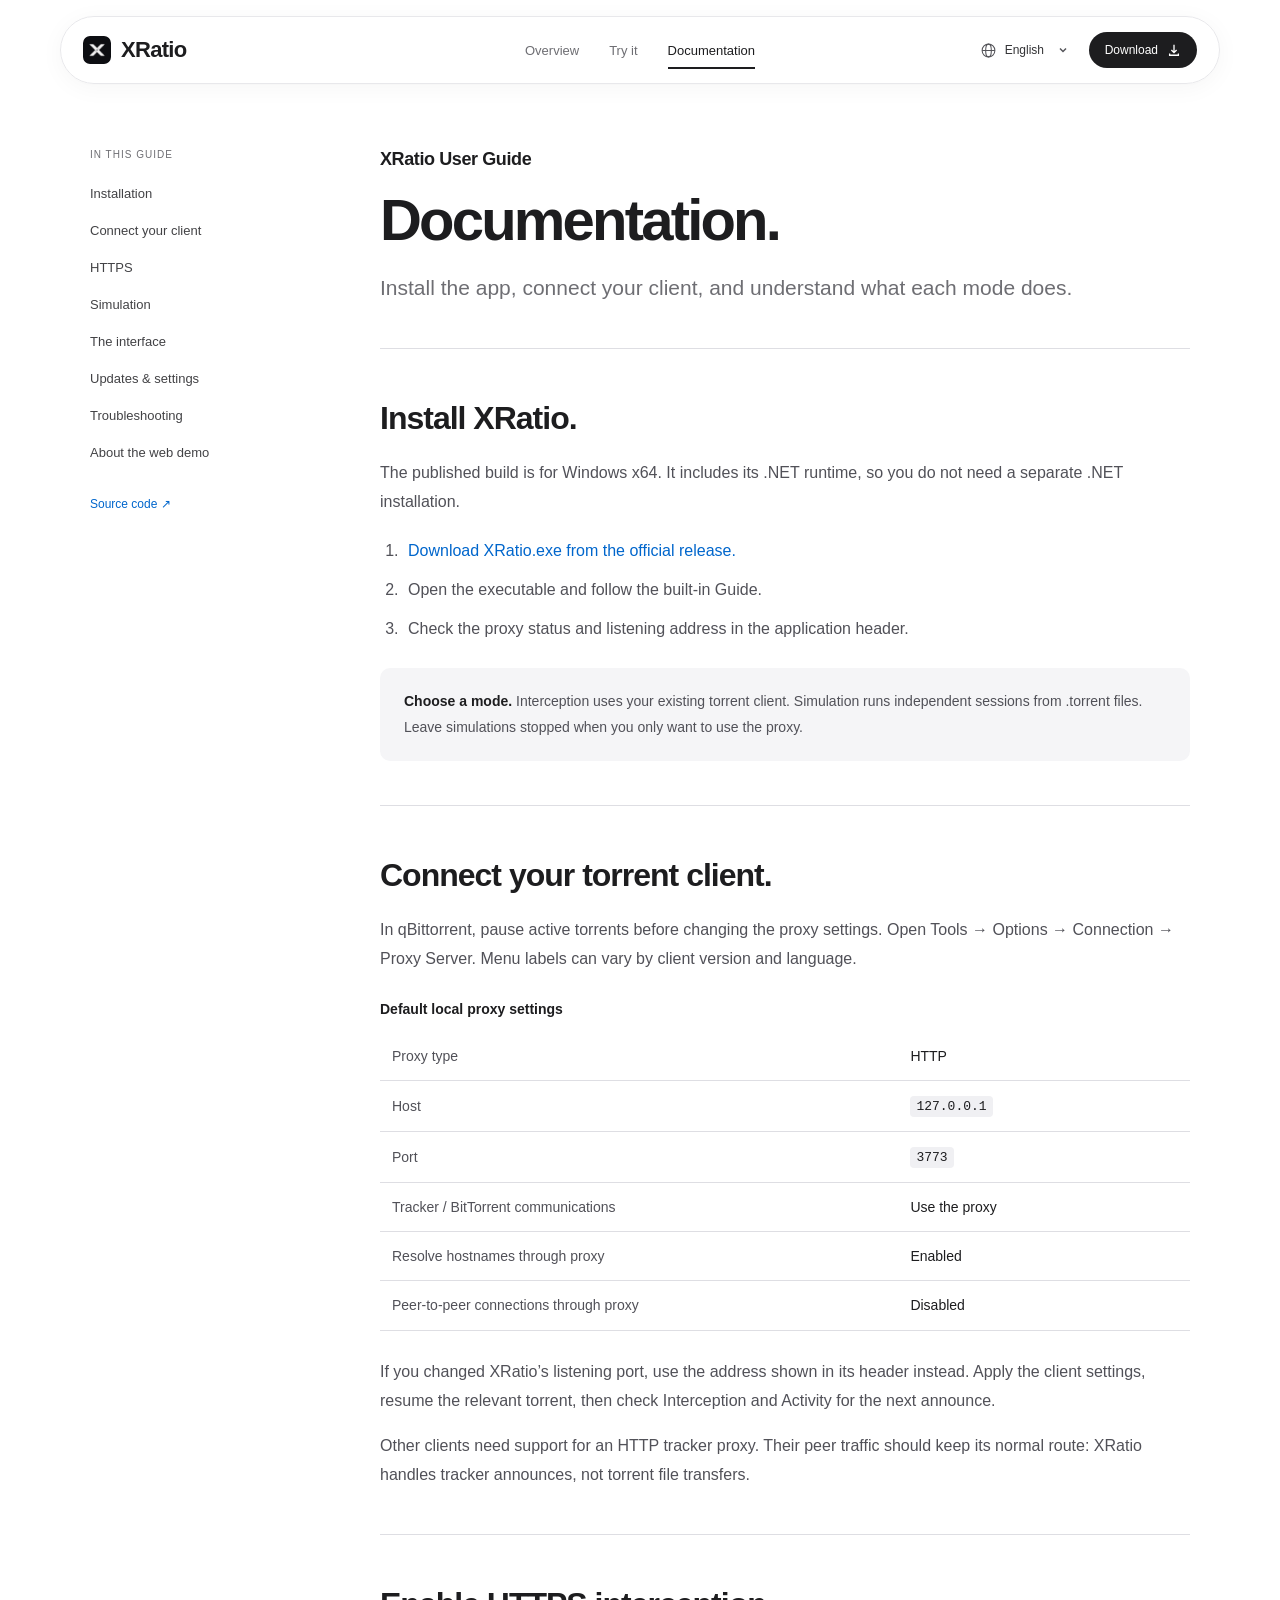
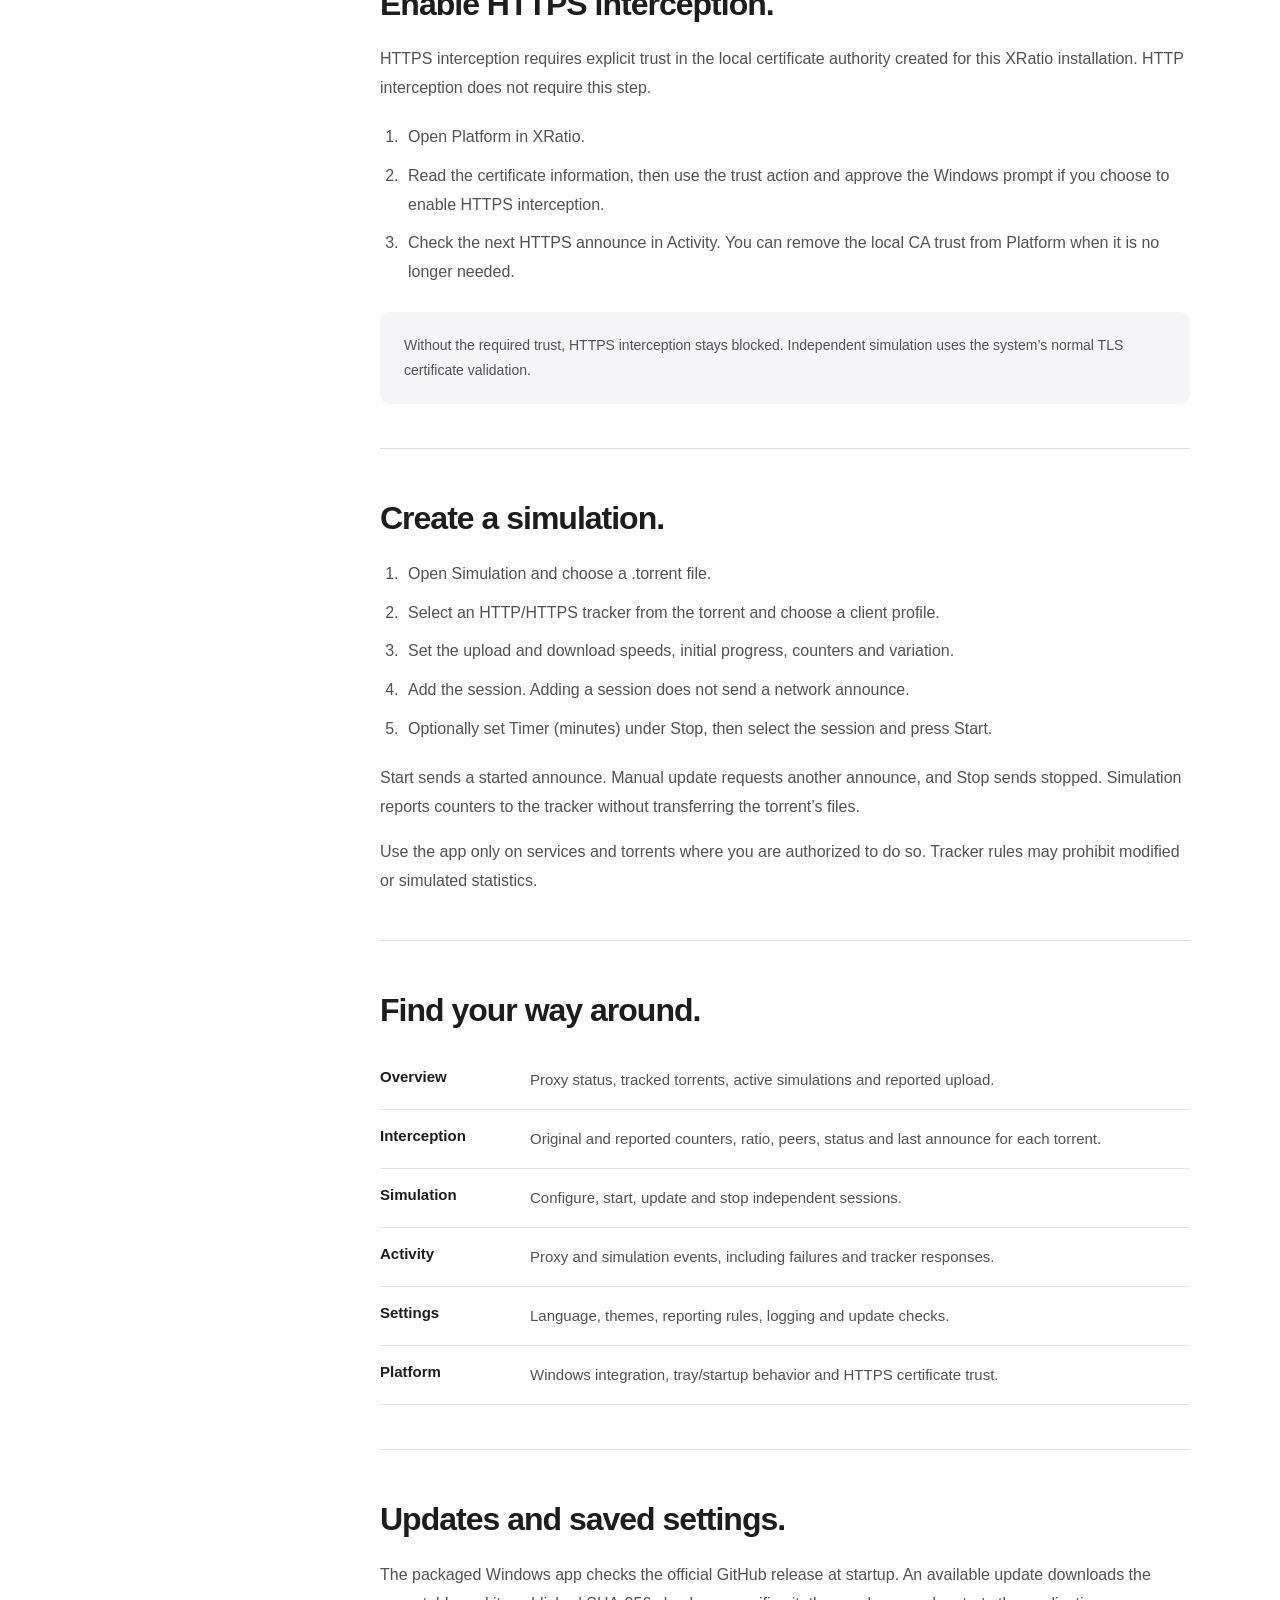
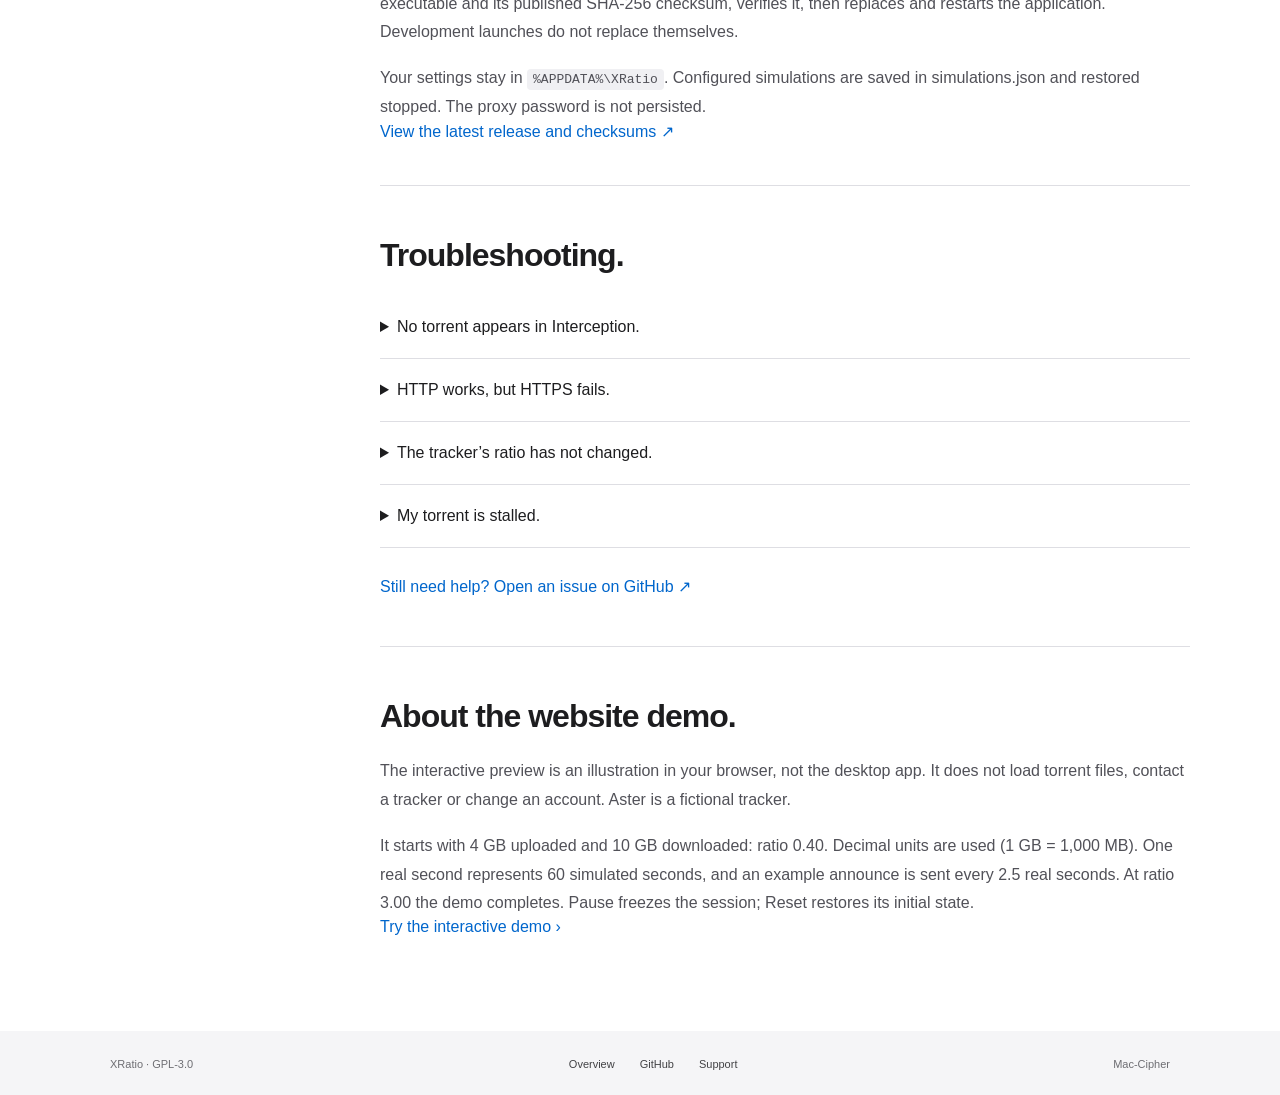
==== commit 9904e6e6: "Refine floating navigation, add languages and full app previews" ====
--- a/docs/documentation.html
+++ b/docs/documentation.html
@@ -6,16 +6,36 @@
   <meta name="description" content="Set up XRatio for Windows: installation, qBittorrent proxy, HTTPS, simulation and troubleshooting.">
   <meta property="og:title" content="Documentation — XRatio"><meta property="og:description" content="The XRatio setup and usage guide."><meta property="og:type" content="website">
   <link rel="canonical" href="https://mac-cipher.github.io/XRatio/documentation.html"><link rel="icon" href="assets/xratio-icon.png">
-  <link rel="stylesheet" href="styles.css?v=20260905-demo"><link rel="stylesheet" href="extended.css?v=20260905-demo"><script src="script.js?v=20260905-demo" defer></script>
+  <link rel="stylesheet" href="styles.css?v=20260905-nav"><link rel="stylesheet" href="extended.css?v=20260905-nav"><script src="locales.js?v=20260905-nav" defer></script><script src="script.js?v=20260905-nav" defer></script>
   <title>Documentation — XRatio</title>
 </head>
 <body>
   <a class="skip" href="#main" data-en="Skip to content" data-fr="Aller au contenu">Skip to content</a>
-  <header class="header"><nav class="navigation" aria-label="Main navigation"><a class="brand" href="index.html"><img src="assets/xratio-icon.png" width="25" height="25" alt="">XRatio</a><div class="nav-end"><a class="nav-link" href="index.html" data-en="Overview" data-fr="Présentation">Overview</a><a class="nav-link" href="index.html#demo" data-en="Try it" data-fr="Essayer">Try it</a><a class="nav-link documentation-nav" href="documentation.html" aria-current="page">Documentation</a><div class="languages" role="group" aria-label="Choose language"><button data-language="en" aria-label="English" aria-pressed="true"><span class="flag gb" aria-hidden="true"></span>EN</button><button data-language="fr" aria-label="Français" aria-pressed="false"><span class="flag fr" aria-hidden="true"></span>FR</button></div><a class="button nav-download" href="https://github.com/Mac-Cipher/XRatio/releases/latest/download/XRatio.exe" data-en="Download" data-fr="Télécharger">Download</a></div></nav></header>
+  <header class="header">
+    <nav class="navigation" aria-label="Main navigation">
+      <a class="brand" href="index.html" aria-label="XRatio"><img src="assets/xratio-icon.png" width="28" height="28" alt="">XRatio</a>
+      <div class="nav-links" id="site-links">
+        <a class="nav-link" href="index.html" data-en="Overview" data-fr="Présentation">Overview</a>
+        <a class="nav-link" href="index.html#demo" data-en="Try it" data-fr="Essayer">Try it</a>
+        <a class="nav-link documentation-nav" href="documentation.html" data-en="Documentation" data-fr="Documentation" aria-current="page">Documentation</a>
+      </div>
+      <div class="nav-actions">
+        <label class="languages">
+          <svg viewBox="0 0 24 24" width="17" height="17" fill="none" stroke="currentColor" stroke-width="1.5" aria-hidden="true"><circle cx="12" cy="12" r="9"/><ellipse cx="12" cy="12" rx="4" ry="9"/><path d="M3 12h18"/></svg>
+          <select id="language-select" aria-label="Choose language">
+            <option value="en">English</option><option value="fr">Français</option><option value="es">Español</option><option value="de">Deutsch</option>
+          </select>
+          <svg class="select-chevron" viewBox="0 0 12 12" width="12" height="12" fill="none" stroke="currentColor" stroke-width="1.5" aria-hidden="true"><path d="m3 4.5 3 3 3-3"/></svg>
+        </label>
+        <a class="button nav-download" href="https://github.com/Mac-Cipher/XRatio/releases/latest/download/XRatio.exe"><span data-en="Download" data-fr="Télécharger">Download</span><svg viewBox="0 0 16 16" width="14" height="14" fill="none" stroke="currentColor" stroke-width="1.5" aria-hidden="true"><path d="M8 2v9m-3-3 3 3 3-3M3 12v2h10v-2"/></svg></a>
+        <button class="nav-toggle" aria-expanded="false" aria-controls="site-links" aria-label="Menu"><span></span><span></span></button>
+      </div>
+    </nav>
+  </header>
   <div class="docs-shell">
     <aside class="docs-toc"><p data-en="IN THIS GUIDE" data-fr="DANS CE GUIDE">IN THIS GUIDE</p><nav aria-label="Documentation sections" data-en-label="Documentation sections" data-fr-label="Sections de la documentation"><a href="#installation" data-en="Installation" data-fr="Installation">Installation</a><a href="#proxy" data-en="Connect your client" data-fr="Connecter le client">Connect your client</a><a href="#https">HTTPS</a><a href="#simulation">Simulation</a><a href="#interface" data-en="The interface" data-fr="L’interface">The interface</a><a href="#updates" data-en="Updates & settings" data-fr="Mises à jour et réglages">Updates & settings</a><a href="#troubleshooting" data-en="Troubleshooting" data-fr="Dépannage">Troubleshooting</a><a href="#demo-notes" data-en="About the web demo" data-fr="À propos de la démo">About the web demo</a></nav><a class="docs-source" href="https://github.com/Mac-Cipher/XRatio" data-en="Source code ↗" data-fr="Code source ↗">Source code ↗</a></aside>
     <main id="main" class="docs-content">
-      <div class="docs-intro"><p class="eyebrow" data-en="XRatio User Guide" data-fr="Guide utilisateur XRatio">XRatio User Guide</p><h1>Documentation.</h1><p data-en="Install the app, connect your client, and understand what each mode does." data-fr="Installez l’application, connectez votre client et découvrez le fonctionnement de chaque mode.">Install the app, connect your client, and understand what each mode does.</p></div>
+      <div class="docs-intro"><p class="eyebrow" data-en="XRatio User Guide" data-fr="Guide utilisateur XRatio">XRatio User Guide</p><h1 data-en="Documentation." data-fr="Documentation.">Documentation.</h1><p data-en="Install the app, connect your client, and understand what each mode does." data-fr="Installez l’application, connectez votre client et découvrez le fonctionnement de chaque mode.">Install the app, connect your client, and understand what each mode does.</p></div>
       <section id="installation"><h2 data-en="Install XRatio." data-fr="Installer XRatio.">Install XRatio.</h2><p data-en="The published build is for Windows x64. It includes its .NET runtime, so you do not need a separate .NET installation." data-fr="La version publiée est destinée à Windows x64. Elle inclut son environnement .NET : aucune installation séparée de .NET n’est nécessaire.">The published build is for Windows x64. It includes its .NET runtime, so you do not need a separate .NET installation.</p><ol><li><a href="https://github.com/Mac-Cipher/XRatio/releases/latest/download/XRatio.exe" data-en="Download XRatio.exe from the official release." data-fr="Téléchargez XRatio.exe depuis la version officielle.">Download XRatio.exe from the official release.</a></li><li data-en="Open the executable and follow the built-in Guide." data-fr="Ouvrez l’exécutable et suivez le Guide intégré.">Open the executable and follow the built-in Guide.</li><li data-en="Check the proxy status and listening address in the application header." data-fr="Vérifiez l’état du proxy et son adresse d’écoute dans l’en-tête de l’application.">Check the proxy status and listening address in the application header.</li></ol><div class="doc-note"><strong data-en="Choose a mode." data-fr="Choisissez un mode.">Choose a mode.</strong> <span data-en="Interception uses your existing torrent client. Simulation runs independent sessions from .torrent files. Leave simulations stopped when you only want to use the proxy." data-fr="L’interception utilise votre client torrent existant. La simulation lance des sessions indépendantes depuis des fichiers .torrent. Laissez les simulations arrêtées si vous souhaitez uniquement utiliser le proxy.">Interception uses your existing torrent client. Simulation runs independent sessions from .torrent files. Leave simulations stopped when you only want to use the proxy.</span></div></section>
       <section id="proxy"><h2 data-en="Connect your torrent client." data-fr="Connecter votre client torrent.">Connect your torrent client.</h2><p data-en="In qBittorrent, pause active torrents before changing the proxy settings. Open Tools → Options → Connection → Proxy Server. Menu labels can vary by client version and language." data-fr="Dans qBittorrent, mettez les torrents actifs en pause avant de modifier le proxy. Ouvrez Outils → Options → Connexion → Serveur proxy. Les intitulés peuvent varier selon la version et la langue du client.">In qBittorrent, pause active torrents before changing the proxy settings. Open Tools → Options → Connection → Proxy Server. Menu labels can vary by client version and language.</p><div class="doc-table-wrap"><table><caption data-en="Default local proxy settings" data-fr="Paramètres du proxy local par défaut">Default local proxy settings</caption><tbody><tr><th scope="row" data-en="Proxy type" data-fr="Type de proxy">Proxy type</th><td>HTTP</td></tr><tr><th scope="row" data-en="Host" data-fr="Hôte">Host</th><td><code>127.0.0.1</code></td></tr><tr><th scope="row" data-en="Port" data-fr="Port">Port</th><td><code>3773</code></td></tr><tr><th scope="row" data-en="Tracker / BitTorrent communications" data-fr="Communications trackers / BitTorrent">Tracker / BitTorrent communications</th><td data-en="Use the proxy" data-fr="Utiliser le proxy">Use the proxy</td></tr><tr><th scope="row" data-en="Resolve hostnames through proxy" data-fr="Résoudre les noms d’hôtes via le proxy">Resolve hostnames through proxy</th><td data-en="Enabled" data-fr="Activé">Enabled</td></tr><tr><th scope="row" data-en="Peer-to-peer connections through proxy" data-fr="Connexions pair-à-pair via le proxy">Peer-to-peer connections through proxy</th><td data-en="Disabled" data-fr="Désactivé">Disabled</td></tr></tbody></table></div><p data-en="If you changed XRatio’s listening port, use the address shown in its header instead. Apply the client settings, resume the relevant torrent, then check Interception and Activity for the next announce." data-fr="Si vous avez modifié le port d’écoute de XRatio, utilisez l’adresse affichée dans son en-tête. Appliquez les réglages du client, reprenez le torrent concerné, puis vérifiez la prochaine annonce dans Interception et Activité.">If you changed XRatio’s listening port, use the address shown in its header instead. Apply the client settings, resume the relevant torrent, then check Interception and Activity for the next announce.</p><p data-en="Other clients need support for an HTTP tracker proxy. Their peer traffic should keep its normal route: XRatio handles tracker announces, not torrent file transfers." data-fr="Les autres clients doivent prendre en charge un proxy HTTP pour les trackers. Leur trafic pair-à-pair doit conserver son chemin normal : XRatio traite les annonces aux trackers, pas le transfert des fichiers torrent.">Other clients need support for an HTTP tracker proxy. Their peer traffic should keep its normal route: XRatio handles tracker announces, not torrent file transfers.</p></section>
       <section id="https"><h2 data-en="Enable HTTPS interception." data-fr="Activer l’interception HTTPS.">Enable HTTPS interception.</h2><p data-en="HTTPS interception requires explicit trust in the local certificate authority created for this XRatio installation. HTTP interception does not require this step." data-fr="L’interception HTTPS nécessite l’approbation explicite de l’autorité de certification locale créée pour cette installation de XRatio. Cette étape n’est pas nécessaire pour l’interception HTTP.">HTTPS interception requires explicit trust in the local certificate authority created for this XRatio installation. HTTP interception does not require this step.</p><ol><li data-en="Open Platform in XRatio." data-fr="Ouvrez Plateforme dans XRatio.">Open Platform in XRatio.</li><li data-en="Read the certificate information, then use the trust action and approve the Windows prompt if you choose to enable HTTPS interception." data-fr="Lisez les informations du certificat, puis utilisez l’action d’approbation et confirmez dans Windows si vous souhaitez activer l’interception HTTPS.">Read the certificate information, then use the trust action and approve the Windows prompt if you choose to enable HTTPS interception.</li><li data-en="Check the next HTTPS announce in Activity. You can remove the local CA trust from Platform when it is no longer needed." data-fr="Vérifiez la prochaine annonce HTTPS dans Activité. Vous pouvez retirer la confiance accordée à la CA locale depuis Plateforme lorsqu’elle n’est plus nécessaire.">Check the next HTTPS announce in Activity. You can remove the local CA trust from Platform when it is no longer needed.</li></ol><div class="doc-note" data-en="Without the required trust, HTTPS interception stays blocked. Independent simulation uses the system’s normal TLS certificate validation." data-fr="Sans cette confiance, l’interception HTTPS reste bloquée. La simulation indépendante conserve la validation normale des certificats TLS du système.">Without the required trust, HTTPS interception stays blocked. Independent simulation uses the system’s normal TLS certificate validation.</div></section>
--- a/docs/styles.css
+++ b/docs/styles.css
@@ -18,24 +18,8 @@
 img { max-width: 100%; }
 .skip { position: fixed; left: 15px; top: -80px; background: white; padding: 12px; z-index: 20; }
 .skip:focus { top: 12px; }
-.header { position: sticky; top: 0; z-index: 5; background: #ffffffed; backdrop-filter: saturate(180%) blur(18px); border-bottom: 1px solid #dedee0; }
-.navigation { max-width: 1060px; width: calc(100% - 64px); min-height: 64px; margin: auto; display: flex; align-items: center; justify-content: space-between; gap: 30px; }
-.brand { display: flex; align-items: center; gap: 9px; font-size: 21px; font-weight: 600; letter-spacing: -.6px; }
-.brand img { border-radius: 6px; }
-.nav-end { display: flex; align-items: center; gap: 26px; }
-.nav-link { font-size: 12px; }
-.nav-link:hover, footer a:hover { color: var(--blue); }
-.languages { display: flex; gap: 1px; }
-.languages button { display: flex; gap: 5px; align-items: center; border: 0; background: transparent; padding: 7px; min-height: 32px; font-size: 10px; color: var(--secondary); }
-.languages button[aria-pressed=true] { color: #1d1d1f; }
-.languages button[aria-pressed=true]::after { content: ''; display: block; position: absolute; bottom: 1px; left: 7px; right: 7px; height: 1px; background: #1d1d1f; }
-.languages button { position: relative; }
-.flag { display: inline-block; width: 13px; height: 9px; }
-.flag.fr { background: linear-gradient(90deg,#244ba1 33.33%,#fff 33.33%,#fff 66.66%,#ed334b 66.66%); }
-.flag.gb { background: linear-gradient(0deg,transparent 40%,#ce2439 40%,#ce2439 60%,transparent 60%),linear-gradient(90deg,transparent 40%,#ce2439 40%,#ce2439 60%,transparent 60%),linear-gradient(0deg,transparent 30%,white 30%,white 70%,transparent 70%),linear-gradient(90deg,transparent 32%,white 32%,white 68%,transparent 68%),linear-gradient(35deg,#214781 43%,white 43%,white 57%,#214781 57%); }
 .button { display: inline-flex; align-items: center; justify-content: center; padding: 14px 24px; min-height: 48px; background: var(--blue); color: #fff; border-radius: 999px; font-size: 16px; line-height: 1.2; transition: background .2s; }
 .button:hover { background: #0077ed; }
-.nav-download { padding: 8px 15px; min-height: 32px; font-size: 12px; }
 .hero { padding: 64px 24px 94px; text-align: center; overflow: clip; }
 .product-name { font-size: 22px; font-weight: 600; letter-spacing: -.5px; margin-bottom: 22px; }
 h1 { font-size: clamp(64px,6.5vw,84px); line-height: 1.025; letter-spacing: -4.6px; font-weight: 600; }
@@ -89,8 +73,6 @@
 dialog img { display: block; width: 100%; height: auto; }
 .close-preview { position: sticky; z-index: 1; top: 12px; float: right; margin: 12px 12px -52px 0; border: 1px solid #d2d2d7; border-radius: 50%; width: 40px; height: 40px; background: #fffffff2; font-size: 27px; line-height: 1; }
 @media (max-width: 800px) {
-  .navigation { width: calc(100% - 40px); }
-  .nav-end { gap: 18px; }
   .hero { padding-top: 62px; }
   h1 { font-size: 72px; letter-spacing: -4px; }
   .hero-description { font-size: 20px; max-width: 480px; }
@@ -101,14 +83,6 @@
 }
 @media (max-width: 560px) {
   html { scroll-padding-top: 72px; }
-  .navigation { width: calc(100% - 36px); min-height: 60px; gap: 12px; }
-  .brand { font-size: 19px; gap: 7px; }
-  .brand img { width: 23px; height: 23px; }
-  .nav-end { gap: 11px; }
-  .nav-link { display: none; }
-  .nav-download { font-size: 11px; padding: 8px 12px; }
-  .languages button { font-size: 9px; padding: 7px 4px; gap: 3px; }
-  .flag { width: 11px; height: 8px; }
   .hero { padding: 48px 20px 58px; }
   .product-name { font-size: 18px; margin-bottom: 18px; }
   h1 { font-size: clamp(48px,12vw,66px); letter-spacing: -2.9px; line-height: 1.04; }
--- a/docs/extended.css
+++ b/docs/extended.css
@@ -142,7 +142,6 @@
   .personal-layout { gap: 35px; }
   .personal-layout h2 { font-size: 44px; }
   .docs-shell { gap: 40px; grid-template-columns: 180px minmax(0,1fr); }
-  .nav-end { gap: 17px; }
 }
 @media (max-width: 760px) {
   .demo-layout { grid-template-columns: 1fr; max-width: 510px; margin-inline: auto; }
@@ -159,7 +158,6 @@
   .docs-toc { position: static; border-bottom: 1px solid #dedee3; padding-bottom: 23px; }
   .docs-toc nav { display: flex; flex-wrap: wrap; column-gap: 19px; row-gap: 0; }
   .docs-source { display: none; }
-  .nav-link:not(.documentation-nav) { display: none; }
 }
 @media (max-width: 560px) {
   .demo-section, .announce-story, .personal-section, .getting-started { padding: 64px 23px; }
@@ -197,11 +195,6 @@
   .doc-note { padding: 17px; }
   .doc-table-wrap th, .doc-table-wrap td { padding: 11px 5px; font-size: 12px; }
   .interface-list>div { grid-template-columns: 1fr; gap: 7px; }
-  .navigation { flex-wrap: wrap; padding-block: 11px; gap: 9px; }
-  .nav-end { gap: 6px; }
-  .documentation-nav { display: inline; font-size: 11px; }
-  .nav-download { display: none; }
-  .nav-end { gap: 10px; }
   .hero { padding-top: 52px; }
   .docs-shell { margin-top: 32px; }
 }
@@ -209,3 +202,80 @@
   .reveal-pending { opacity: 1; transform: none; }
   *, *::before, *::after { animation: none !important; transition: none !important; scroll-behavior: auto !important; }
 }
+
+/* Product navigation: clear central links, quiet utility controls. */
+.header { position: sticky; top: 0; z-index: 20; padding-top: 16px; background: transparent; pointer-events: none; }
+.navigation { width: min(1160px, calc(100% - 48px)); min-height: 68px; margin: auto; padding: 0 22px; display: grid; grid-template-columns: 1fr auto 1fr; align-items: center; gap: 28px; border: 1px solid #e8e8eb; border-radius: 999px; background: #fffffff2; backdrop-filter: blur(20px); box-shadow: 0 4px 24px #1d1d1f0a, 0 1px 3px #1d1d1f05; pointer-events: auto; }
+.brand { display: inline-flex; align-items: center; justify-self: start; gap: 10px; font-size: 22px; font-weight: 600; letter-spacing: -.7px; }
+.brand img { border-radius: 7px; }
+.nav-links { display: flex; align-items: center; gap: 30px; }
+.nav-link { position: relative; display: block; padding: 24px 0; color: #6e6e73; font-size: 13px; font-weight: 500; transition: color .2s; }
+.nav-link:hover, .nav-link[aria-current=page] { color: #1d1d1f; }
+.nav-link[aria-current=page]::after { content: ''; position: absolute; bottom: 13px; left: 0; right: 0; height: 2px; background: #1d1d1f; }
+.nav-actions { display: flex; justify-self: end; align-items: center; gap: 20px; }
+.languages { position: relative; display: flex; align-items: center; gap: 8px; color: #55555a; }
+.languages select { appearance: none; border: 0; background: transparent; padding: 12px 17px 12px 0; font: inherit; font-size: 12px; color: #333336; cursor: pointer; border-radius: 4px; }
+.languages select:focus-visible { outline: 2px solid var(--blue); outline-offset: 4px; }
+.select-chevron { position: absolute; right: 0; pointer-events: none; }
+.nav-download { display: inline-flex; gap: 9px; min-height: 36px; padding: 10px 16px; border-radius: 999px; background: #1d1d1f; font-size: 12px; white-space: nowrap; }
+.nav-download:hover { background: #3b3b3f; }
+.nav-toggle { display: none; }
+@media (max-width: 960px) {
+ .navigation { width: calc(100% - 32px); gap: 16px; padding-inline: 20px; }
+ .nav-links { gap: 20px; }
+ .nav-actions { gap: 14px; }
+}
+@media (max-width: 760px) {
+ .header { top: 0; padding-top: 10px; }
+ .navigation { width: calc(100% - 24px); min-height: 60px; grid-template-columns: 1fr auto; padding: 0 16px; gap: 0; }
+ .navigation.menu-open { border-radius: 26px; }
+ .brand { font-size: 21px; gap: 9px; }
+ .brand img { width: 26px; height: 26px; }
+ .nav-actions { gap: 10px; }
+ .nav-download { display: none; }
+ .languages select { min-height: 44px; font-size: 12px; }
+ .nav-toggle { width: 32px; height: 44px; padding: 8px 4px; display: flex; flex-direction: column; justify-content: center; gap: 6px; background: none; border: 0; }
+ .nav-toggle span { width: 22px; height: 1.5px; background: #1d1d1f; transition: transform .2s; }
+ .nav-toggle[aria-expanded=true] span:first-child { transform: translateY(3.75px) rotate(45deg); }
+ .nav-toggle[aria-expanded=true] span:last-child { transform: translateY(-3.75px) rotate(-45deg); }
+ .nav-links { display: none; grid-column: 1 / -1; grid-row: 2; padding: 8px 0 20px; }
+ .navigation.menu-open .nav-links { display: flex; flex-direction: column; align-items: stretch; gap: 0; }
+ .nav-links .nav-link { display: block; font-size: 20px; letter-spacing: -.4px; padding: 12px 0; color: #1d1d1f; }
+ .nav-link[aria-current=page]::after { display: none; }
+}
+
+/* Full application views, with space to read the complete window. */
+.personal-layout { grid-template-columns: 1fr; gap: 54px; }
+.personal-layout > .reveal:first-child { text-align: center; max-width: 760px; margin-inline: auto; }
+.personal-layout h2 { font-size: clamp(40px,5vw,62px); text-wrap: balance; }
+.personal-layout .section-description { margin-inline: auto; }
+.detail-screenshot { width: 100%; max-width: 1060px; height: auto; margin-inline: auto; border-radius: 12px; overflow: hidden; box-shadow: 0 35px 65px -35px #17233366; }
+.detail-screenshot img { width: 100%; max-width: 100%; height: auto; margin: 0; display: block; }
+.product-window { aspect-ratio: auto; }
+.product-window img { position: static; width: 100%; height: auto; display: block; }
+.demo-app, .tracker-card { transition: opacity .8s ease, transform .8s cubic-bezier(.2,.65,.3,1); }
+.tracker-card { transition-delay: .16s; }
+.onboarding-steps li:nth-child(2) { transition-delay: .12s; }
+.onboarding-steps li:nth-child(3) { transition-delay: .24s; }
+.hero h1 > span { animation: title-arrive .95s cubic-bezier(.16,1,.3,1) both; }
+.hero h1 > span:nth-child(2) { animation-delay: .12s; }
+.hero-description { animation: title-arrive 1s .22s cubic-bezier(.16,1,.3,1) both; }
+@keyframes title-arrive { from { opacity: 0; transform: translateY(24px); } to { opacity: 1; transform: translateY(0); } }
+@supports (animation-timeline: view()) {
+ @media (prefers-reduced-motion: no-preference) {
+  .product-stage { animation: product-settle linear both; animation-timeline: view(); animation-range: entry 0% entry 100%; transform-origin: center top; }
+  .detail-screenshot img { animation: screenshot-settle linear both; animation-timeline: view(); animation-range: entry 0% entry 100%; }
+  @keyframes product-settle { from { transform: perspective(1400px) rotateX(5deg) scale(.94); } to { transform: perspective(1400px) rotateX(0) scale(1); } }
+  @keyframes screenshot-settle { from { opacity: .6; } to { opacity: 1; } }
+ }
+}
+@media (max-width: 760px) {
+ .personal-layout { gap: 32px; }
+ .detail-screenshot { border-radius: 7px; }
+ .product-window { aspect-ratio: auto; }
+ .tracker-card { transition-delay: 0s; }
+}
+@media (prefers-reduced-motion: reduce) {
+ *, *::before, *::after { animation: none !important; transition: none !important; }
+ .reveal-pending { opacity: 1; transform: none; }
+}
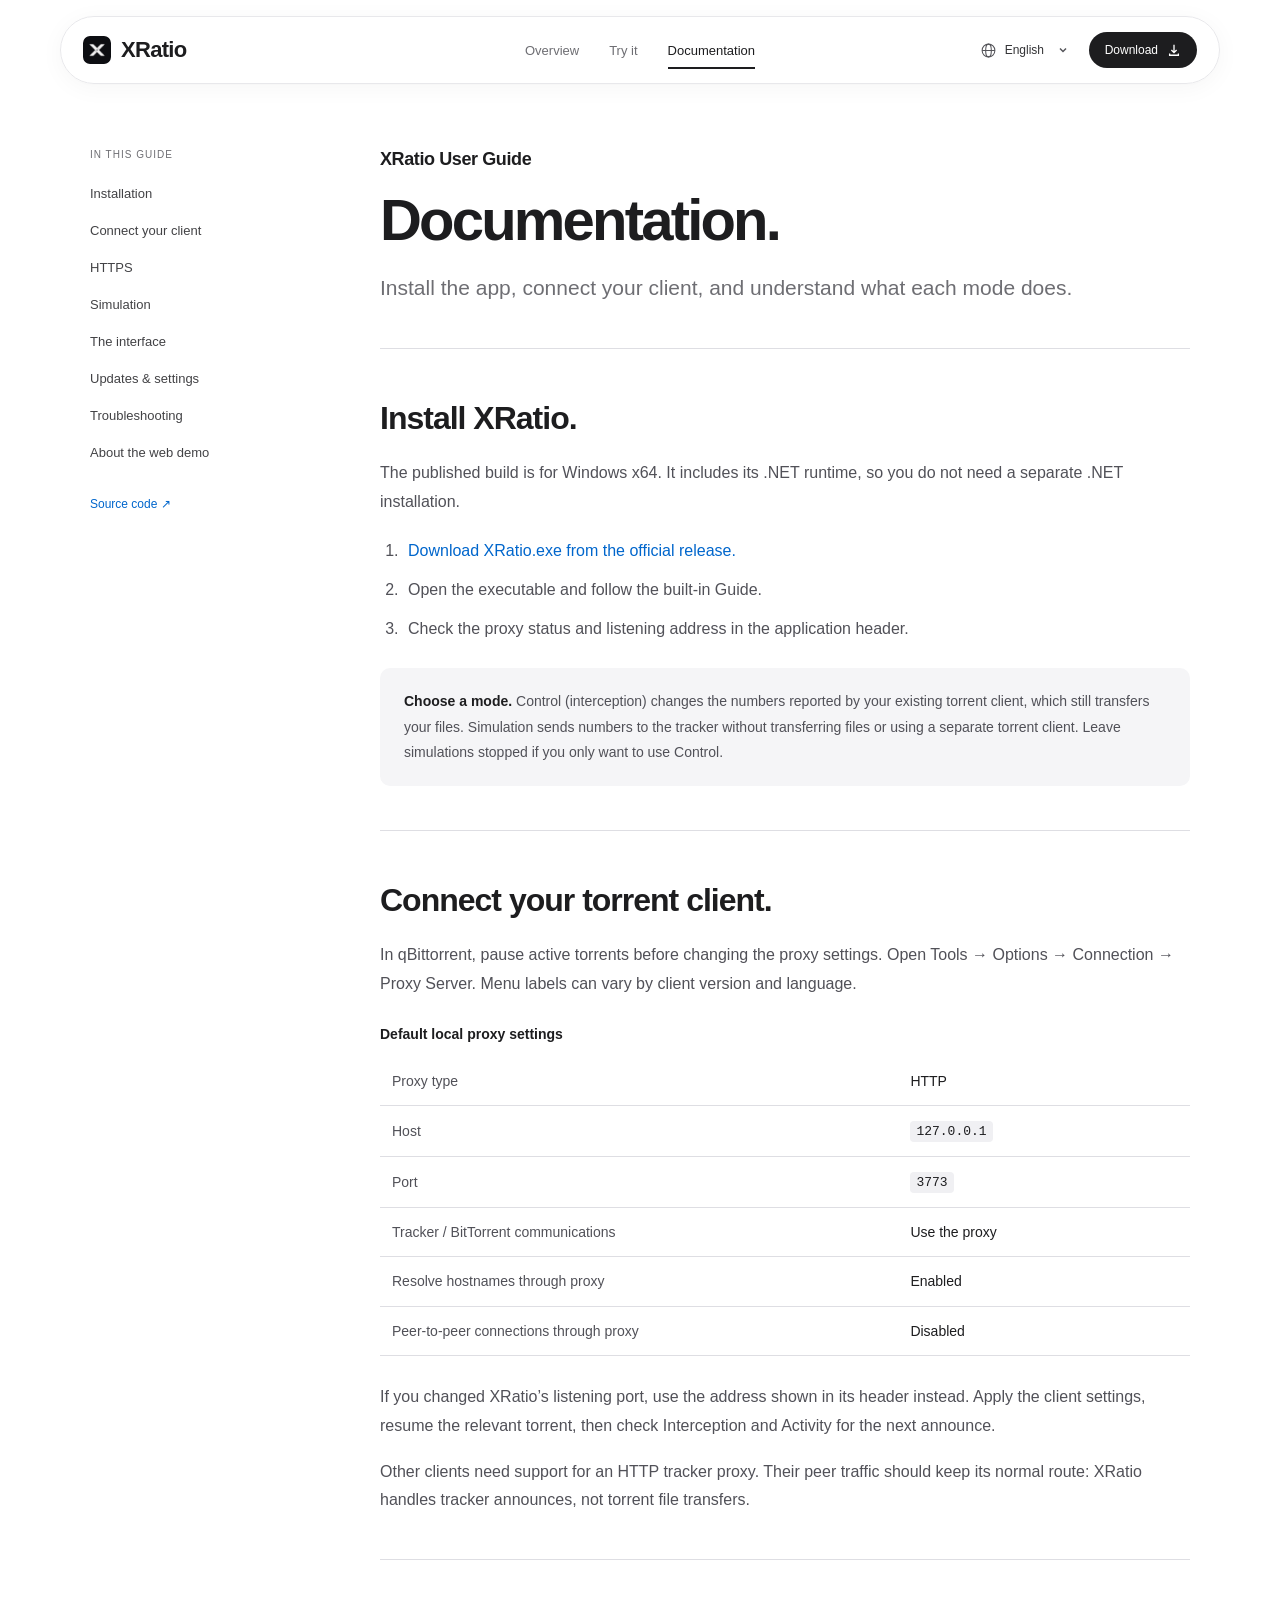
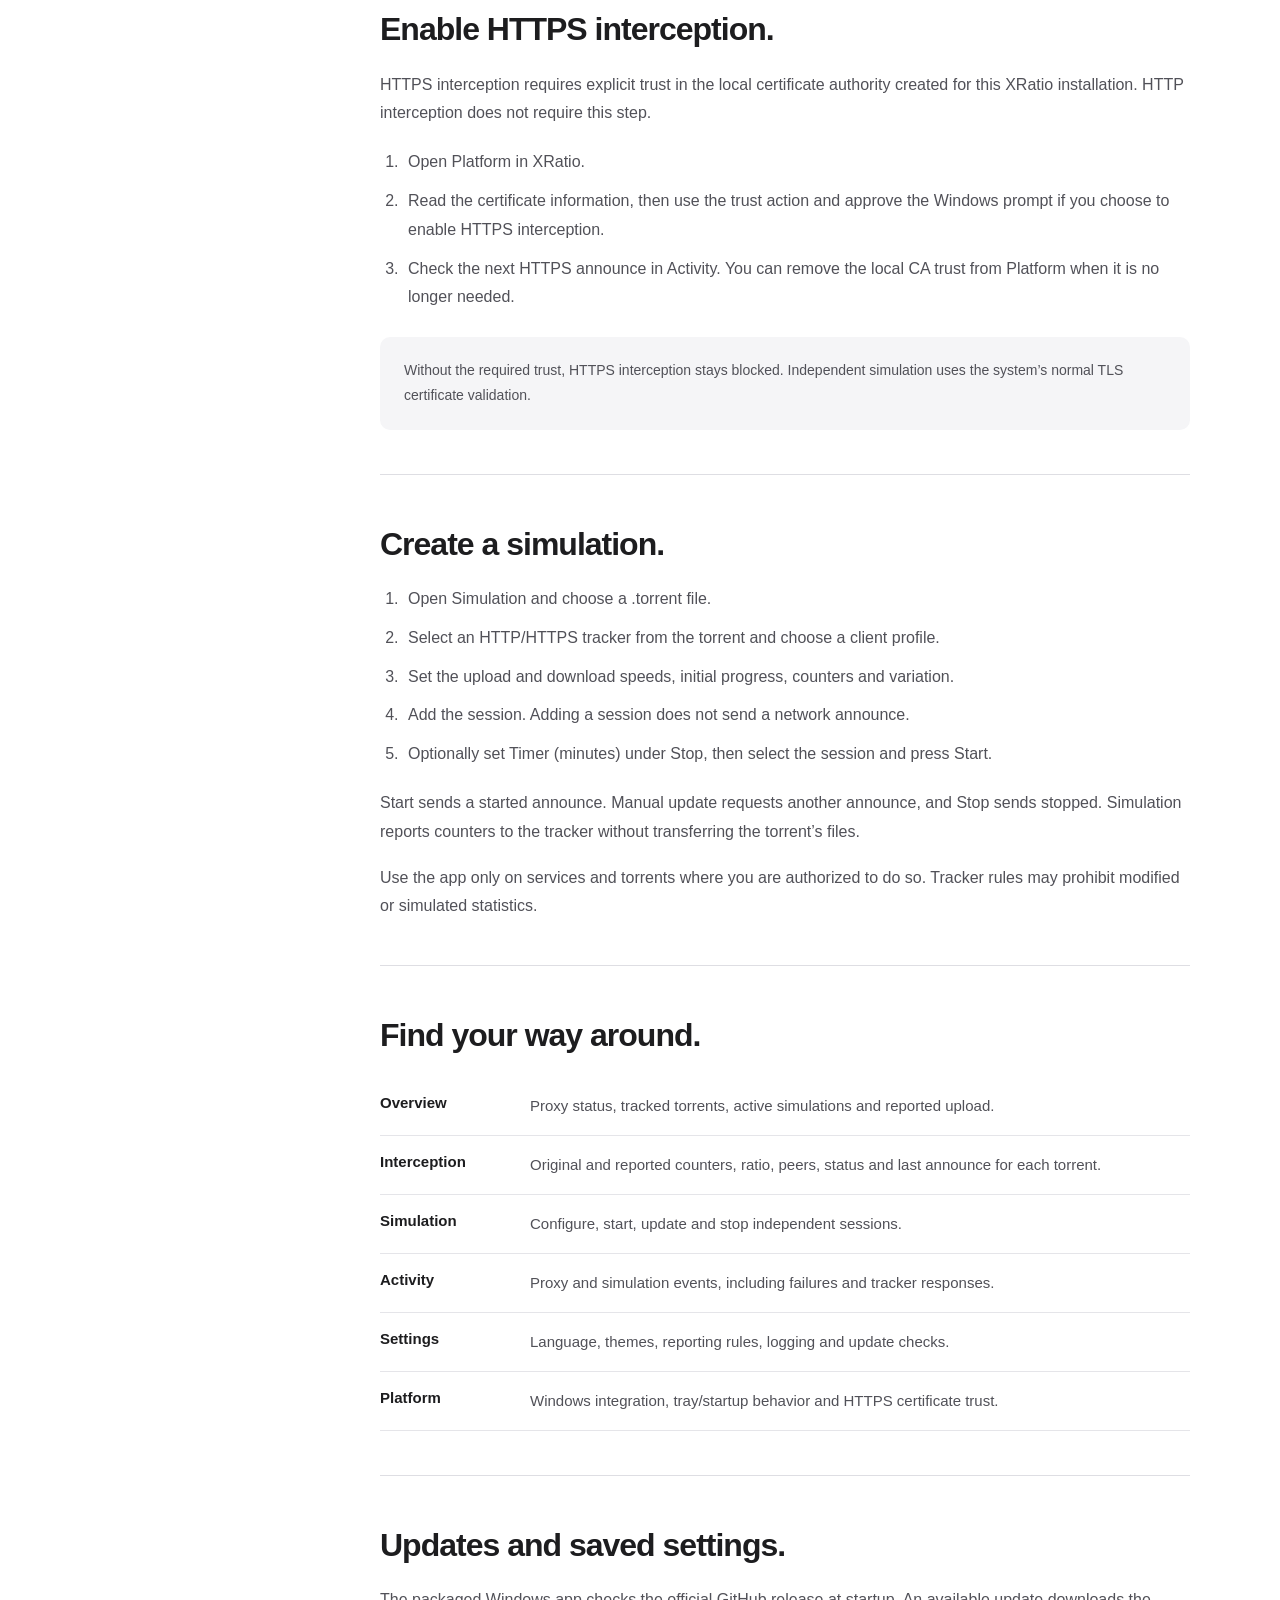
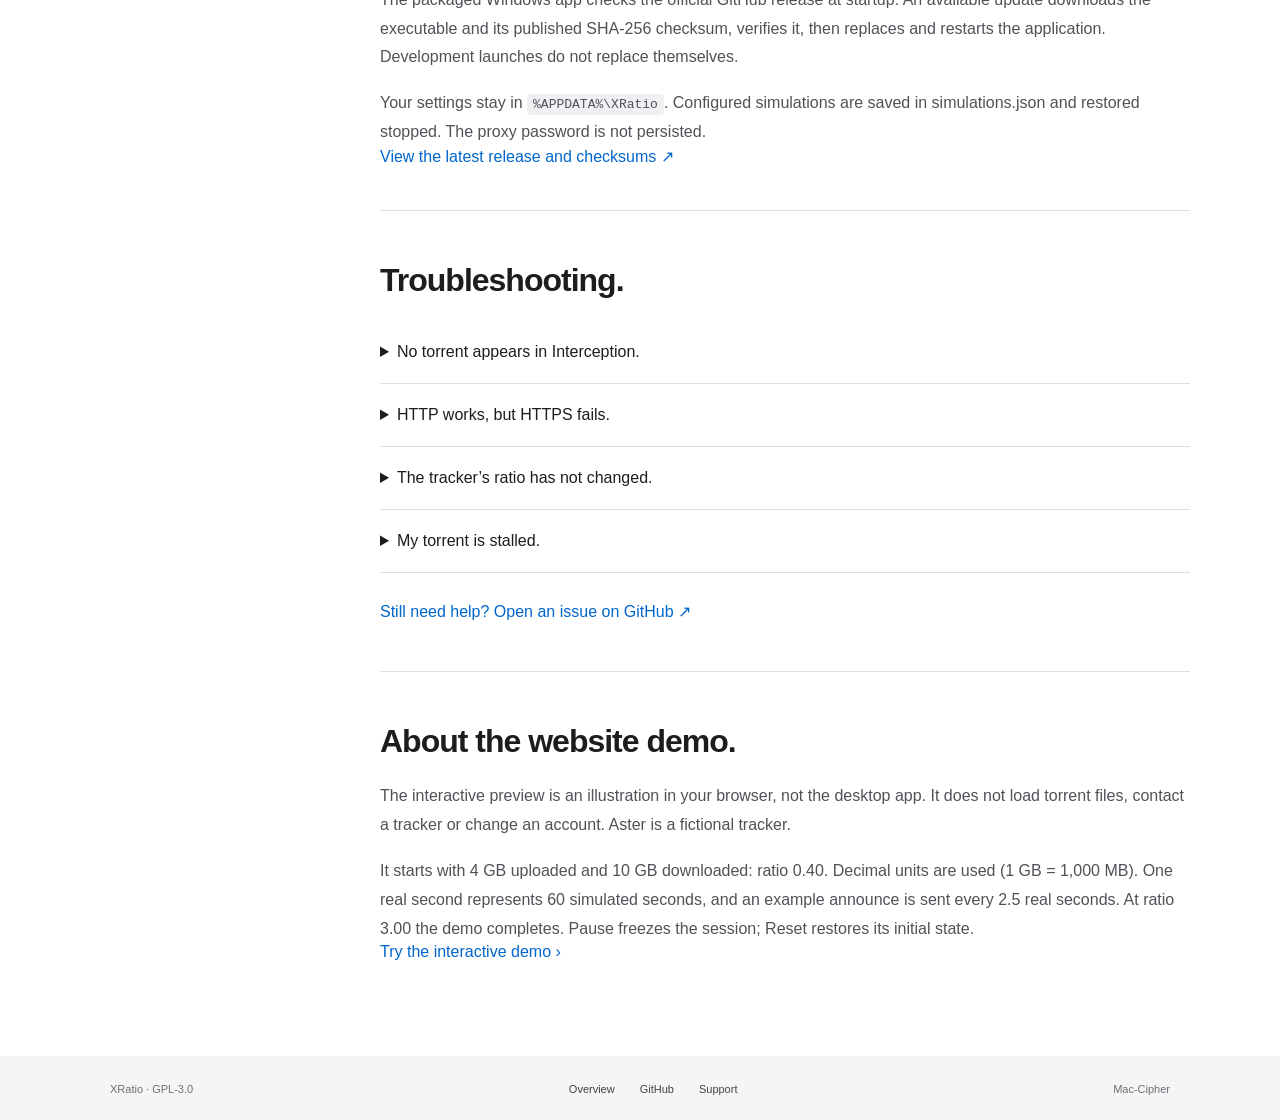
==== commit 2bffb70d: "Explain control and simulation with animated product storytelling" ====
--- a/docs/documentation.html
+++ b/docs/documentation.html
@@ -6,7 +6,7 @@
   <meta name="description" content="Set up XRatio for Windows: installation, qBittorrent proxy, HTTPS, simulation and troubleshooting.">
   <meta property="og:title" content="Documentation — XRatio"><meta property="og:description" content="The XRatio setup and usage guide."><meta property="og:type" content="website">
   <link rel="canonical" href="https://mac-cipher.github.io/XRatio/documentation.html"><link rel="icon" href="assets/xratio-icon.png">
-  <link rel="stylesheet" href="styles.css?v=20260905-nav"><link rel="stylesheet" href="extended.css?v=20260905-nav"><script src="locales.js?v=20260905-nav" defer></script><script src="script.js?v=20260905-nav" defer></script>
+  <link rel="stylesheet" href="styles.css?v=20260906-motion"><link rel="stylesheet" href="extended.css?v=20260906-motion"><script src="locales.js?v=20260906-motion" defer></script><script src="script.js?v=20260906-motion" defer></script>
   <title>Documentation — XRatio</title>
 </head>
 <body>
@@ -36,7 +36,7 @@
     <aside class="docs-toc"><p data-en="IN THIS GUIDE" data-fr="DANS CE GUIDE">IN THIS GUIDE</p><nav aria-label="Documentation sections" data-en-label="Documentation sections" data-fr-label="Sections de la documentation"><a href="#installation" data-en="Installation" data-fr="Installation">Installation</a><a href="#proxy" data-en="Connect your client" data-fr="Connecter le client">Connect your client</a><a href="#https">HTTPS</a><a href="#simulation">Simulation</a><a href="#interface" data-en="The interface" data-fr="L’interface">The interface</a><a href="#updates" data-en="Updates & settings" data-fr="Mises à jour et réglages">Updates & settings</a><a href="#troubleshooting" data-en="Troubleshooting" data-fr="Dépannage">Troubleshooting</a><a href="#demo-notes" data-en="About the web demo" data-fr="À propos de la démo">About the web demo</a></nav><a class="docs-source" href="https://github.com/Mac-Cipher/XRatio" data-en="Source code ↗" data-fr="Code source ↗">Source code ↗</a></aside>
     <main id="main" class="docs-content">
       <div class="docs-intro"><p class="eyebrow" data-en="XRatio User Guide" data-fr="Guide utilisateur XRatio">XRatio User Guide</p><h1 data-en="Documentation." data-fr="Documentation.">Documentation.</h1><p data-en="Install the app, connect your client, and understand what each mode does." data-fr="Installez l’application, connectez votre client et découvrez le fonctionnement de chaque mode.">Install the app, connect your client, and understand what each mode does.</p></div>
-      <section id="installation"><h2 data-en="Install XRatio." data-fr="Installer XRatio.">Install XRatio.</h2><p data-en="The published build is for Windows x64. It includes its .NET runtime, so you do not need a separate .NET installation." data-fr="La version publiée est destinée à Windows x64. Elle inclut son environnement .NET : aucune installation séparée de .NET n’est nécessaire.">The published build is for Windows x64. It includes its .NET runtime, so you do not need a separate .NET installation.</p><ol><li><a href="https://github.com/Mac-Cipher/XRatio/releases/latest/download/XRatio.exe" data-en="Download XRatio.exe from the official release." data-fr="Téléchargez XRatio.exe depuis la version officielle.">Download XRatio.exe from the official release.</a></li><li data-en="Open the executable and follow the built-in Guide." data-fr="Ouvrez l’exécutable et suivez le Guide intégré.">Open the executable and follow the built-in Guide.</li><li data-en="Check the proxy status and listening address in the application header." data-fr="Vérifiez l’état du proxy et son adresse d’écoute dans l’en-tête de l’application.">Check the proxy status and listening address in the application header.</li></ol><div class="doc-note"><strong data-en="Choose a mode." data-fr="Choisissez un mode.">Choose a mode.</strong> <span data-en="Interception uses your existing torrent client. Simulation runs independent sessions from .torrent files. Leave simulations stopped when you only want to use the proxy." data-fr="L’interception utilise votre client torrent existant. La simulation lance des sessions indépendantes depuis des fichiers .torrent. Laissez les simulations arrêtées si vous souhaitez uniquement utiliser le proxy.">Interception uses your existing torrent client. Simulation runs independent sessions from .torrent files. Leave simulations stopped when you only want to use the proxy.</span></div></section>
+      <section id="installation"><h2 data-en="Install XRatio." data-fr="Installer XRatio.">Install XRatio.</h2><p data-en="The published build is for Windows x64. It includes its .NET runtime, so you do not need a separate .NET installation." data-fr="La version publiée est destinée à Windows x64. Elle inclut son environnement .NET : aucune installation séparée de .NET n’est nécessaire.">The published build is for Windows x64. It includes its .NET runtime, so you do not need a separate .NET installation.</p><ol><li><a href="https://github.com/Mac-Cipher/XRatio/releases/latest/download/XRatio.exe" data-en="Download XRatio.exe from the official release." data-fr="Téléchargez XRatio.exe depuis la version officielle.">Download XRatio.exe from the official release.</a></li><li data-en="Open the executable and follow the built-in Guide." data-fr="Ouvrez l’exécutable et suivez le Guide intégré.">Open the executable and follow the built-in Guide.</li><li data-en="Check the proxy status and listening address in the application header." data-fr="Vérifiez l’état du proxy et son adresse d’écoute dans l’en-tête de l’application.">Check the proxy status and listening address in the application header.</li></ol><div class="doc-note"><strong data-en="Choose a mode." data-fr="Choisissez un mode.">Choose a mode.</strong> <span data-en="Control (interception) changes the numbers reported by your existing torrent client, which still transfers your files. Simulation sends numbers to the tracker without transferring files or using a separate torrent client. Leave simulations stopped if you only want to use Control." data-fr="Contrôle (interception) change les chiffres déclarés par votre client torrent, qui continue à transférer vos fichiers. Simulation envoie des chiffres au tracker sans transférer de fichiers et sans autre client torrent. Laissez les simulations arrêtées si vous souhaitez seulement utiliser Contrôle.">Control (interception) changes the numbers reported by your existing torrent client, which still transfers your files. Simulation sends numbers to the tracker without transferring files or using a separate torrent client. Leave simulations stopped if you only want to use Control.</span></div></section>
       <section id="proxy"><h2 data-en="Connect your torrent client." data-fr="Connecter votre client torrent.">Connect your torrent client.</h2><p data-en="In qBittorrent, pause active torrents before changing the proxy settings. Open Tools → Options → Connection → Proxy Server. Menu labels can vary by client version and language." data-fr="Dans qBittorrent, mettez les torrents actifs en pause avant de modifier le proxy. Ouvrez Outils → Options → Connexion → Serveur proxy. Les intitulés peuvent varier selon la version et la langue du client.">In qBittorrent, pause active torrents before changing the proxy settings. Open Tools → Options → Connection → Proxy Server. Menu labels can vary by client version and language.</p><div class="doc-table-wrap"><table><caption data-en="Default local proxy settings" data-fr="Paramètres du proxy local par défaut">Default local proxy settings</caption><tbody><tr><th scope="row" data-en="Proxy type" data-fr="Type de proxy">Proxy type</th><td>HTTP</td></tr><tr><th scope="row" data-en="Host" data-fr="Hôte">Host</th><td><code>127.0.0.1</code></td></tr><tr><th scope="row" data-en="Port" data-fr="Port">Port</th><td><code>3773</code></td></tr><tr><th scope="row" data-en="Tracker / BitTorrent communications" data-fr="Communications trackers / BitTorrent">Tracker / BitTorrent communications</th><td data-en="Use the proxy" data-fr="Utiliser le proxy">Use the proxy</td></tr><tr><th scope="row" data-en="Resolve hostnames through proxy" data-fr="Résoudre les noms d’hôtes via le proxy">Resolve hostnames through proxy</th><td data-en="Enabled" data-fr="Activé">Enabled</td></tr><tr><th scope="row" data-en="Peer-to-peer connections through proxy" data-fr="Connexions pair-à-pair via le proxy">Peer-to-peer connections through proxy</th><td data-en="Disabled" data-fr="Désactivé">Disabled</td></tr></tbody></table></div><p data-en="If you changed XRatio’s listening port, use the address shown in its header instead. Apply the client settings, resume the relevant torrent, then check Interception and Activity for the next announce." data-fr="Si vous avez modifié le port d’écoute de XRatio, utilisez l’adresse affichée dans son en-tête. Appliquez les réglages du client, reprenez le torrent concerné, puis vérifiez la prochaine annonce dans Interception et Activité.">If you changed XRatio’s listening port, use the address shown in its header instead. Apply the client settings, resume the relevant torrent, then check Interception and Activity for the next announce.</p><p data-en="Other clients need support for an HTTP tracker proxy. Their peer traffic should keep its normal route: XRatio handles tracker announces, not torrent file transfers." data-fr="Les autres clients doivent prendre en charge un proxy HTTP pour les trackers. Leur trafic pair-à-pair doit conserver son chemin normal : XRatio traite les annonces aux trackers, pas le transfert des fichiers torrent.">Other clients need support for an HTTP tracker proxy. Their peer traffic should keep its normal route: XRatio handles tracker announces, not torrent file transfers.</p></section>
       <section id="https"><h2 data-en="Enable HTTPS interception." data-fr="Activer l’interception HTTPS.">Enable HTTPS interception.</h2><p data-en="HTTPS interception requires explicit trust in the local certificate authority created for this XRatio installation. HTTP interception does not require this step." data-fr="L’interception HTTPS nécessite l’approbation explicite de l’autorité de certification locale créée pour cette installation de XRatio. Cette étape n’est pas nécessaire pour l’interception HTTP.">HTTPS interception requires explicit trust in the local certificate authority created for this XRatio installation. HTTP interception does not require this step.</p><ol><li data-en="Open Platform in XRatio." data-fr="Ouvrez Plateforme dans XRatio.">Open Platform in XRatio.</li><li data-en="Read the certificate information, then use the trust action and approve the Windows prompt if you choose to enable HTTPS interception." data-fr="Lisez les informations du certificat, puis utilisez l’action d’approbation et confirmez dans Windows si vous souhaitez activer l’interception HTTPS.">Read the certificate information, then use the trust action and approve the Windows prompt if you choose to enable HTTPS interception.</li><li data-en="Check the next HTTPS announce in Activity. You can remove the local CA trust from Platform when it is no longer needed." data-fr="Vérifiez la prochaine annonce HTTPS dans Activité. Vous pouvez retirer la confiance accordée à la CA locale depuis Plateforme lorsqu’elle n’est plus nécessaire.">Check the next HTTPS announce in Activity. You can remove the local CA trust from Platform when it is no longer needed.</li></ol><div class="doc-note" data-en="Without the required trust, HTTPS interception stays blocked. Independent simulation uses the system’s normal TLS certificate validation." data-fr="Sans cette confiance, l’interception HTTPS reste bloquée. La simulation indépendante conserve la validation normale des certificats TLS du système.">Without the required trust, HTTPS interception stays blocked. Independent simulation uses the system’s normal TLS certificate validation.</div></section>
       <section id="simulation"><h2 data-en="Create a simulation." data-fr="Créer une simulation.">Create a simulation.</h2><ol><li data-en="Open Simulation and choose a .torrent file." data-fr="Ouvrez Simulation et choisissez un fichier .torrent.">Open Simulation and choose a .torrent file.</li><li data-en="Select an HTTP/HTTPS tracker from the torrent and choose a client profile." data-fr="Sélectionnez un tracker HTTP/HTTPS du torrent et choisissez un profil client.">Select an HTTP/HTTPS tracker from the torrent and choose a client profile.</li><li data-en="Set the upload and download speeds, initial progress, counters and variation." data-fr="Réglez les débits d’envoi et de réception, la progression initiale, les compteurs et la variation.">Set the upload and download speeds, initial progress, counters and variation.</li><li data-en="Add the session. Adding a session does not send a network announce." data-fr="Ajoutez la session. L’ajout d’une session n’envoie pas d’annonce réseau.">Add the session. Adding a session does not send a network announce.</li><li data-en="Optionally set Timer (minutes) under Stop, then select the session and press Start." data-fr="Choisissez éventuellement Minuteur (minutes) dans Arrêter, puis sélectionnez la session et cliquez sur Démarrer.">Optionally set Timer (minutes) under Stop, then select the session and press Start.</li></ol><p data-en="Start sends a started announce. Manual update requests another announce, and Stop sends stopped. Simulation reports counters to the tracker without transferring the torrent’s files." data-fr="Démarrer envoie une annonce started. Mise à jour manuelle demande une autre annonce et Arrêter envoie stopped. La simulation rapporte des compteurs au tracker sans transférer les fichiers du torrent.">Start sends a started announce. Manual update requests another announce, and Stop sends stopped. Simulation reports counters to the tracker without transferring the torrent’s files.</p><p data-en="Use the app only on services and torrents where you are authorized to do so. Tracker rules may prohibit modified or simulated statistics." data-fr="Utilisez l’application uniquement sur les services et torrents pour lesquels vous êtes autorisé à le faire. Les règles d’un tracker peuvent interdire les statistiques modifiées ou simulées.">Use the app only on services and torrents where you are authorized to do so. Tracker rules may prohibit modified or simulated statistics.</p></section>
--- a/docs/extended.css
+++ b/docs/extended.css
@@ -97,7 +97,7 @@
 @keyframes hero-appear { from { opacity: 0; transform: translateY(15px); } to { opacity: 1; transform: none; } }
 /* Documentation has its own reading layout; product navigation remains shared. */
 .docs-shell { max-width: 1100px; width: calc(100% - 64px); margin: 65px auto 95px; display: grid; grid-template-columns: 210px minmax(0,1fr); gap: 80px; }
-.docs-toc { position: sticky; top: 110px; align-self: start; }
+.docs-toc { position: sticky; top: 130px; align-self: start; }
 .docs-toc>p { font-size: 10px; letter-spacing: 1px; color: var(--secondary); margin-bottom: 17px; }
 .docs-toc nav { display: grid; gap: 4px; }
 .docs-toc nav a { padding: 9px 0; font-size: 13px; color: #424245; }
@@ -279,3 +279,49 @@
  *, *::before, *::after { animation: none !important; transition: none !important; }
  .reveal-pending { opacity: 1; transform: none; }
 }
+
+/* A complete app window moves through light and dim as the reader scrolls. */
+.personal-section { overflow: visible; }
+.gallery-scroll { width: 100%; }
+.gallery-sticky { width: 100%; }
+.gallery-sticky .detail-screenshot { position: relative; isolation: isolate; }
+.gallery-light { position: absolute; inset: 0; width: 100%; height: 100% !important; object-fit: contain; background: #f4f6fa; opacity: 0; }
+.gallery-timeline { display: flex; align-items: center; gap: 20px; justify-content: center; margin: 28px auto 0; max-width: 350px; font-size: 12px; color: var(--secondary); }
+.gallery-timeline > div { height: 2px; flex: 1; background: #dedee3; overflow: hidden; }
+.gallery-timeline i { display: block; height: 100%; width: 100%; background: #1d1d1f; transform-origin: left; transform: scaleX(var(--scene-progress,1)); }
+.cinematic .gallery-light { opacity: calc(1 - var(--scene-dark,0)); }
+.cinematic .gallery-sticky .detail-screenshot { transform: perspective(1500px) rotateX(var(--scene-tilt,0deg)) scale(var(--scene-scale,1)); transform-origin: center; }
+.cinematic .detail-screenshot img { animation: none; }
+.cinematic .product-stage { animation: none; transform: perspective(1500px) rotateX(var(--hero-tilt,0deg)) scale(var(--hero-scale,1)); transform-origin: center; }
+.flow-example { margin-top: 36px; font-size: 15px; line-height: 1.5; color: var(--secondary); }
+.message-flow { margin-top: 42px; }
+.flow-number { font-size: 38px; font-weight: 600; letter-spacing: -1.5px; font-variant-numeric: tabular-nums; margin-top: 7px; }
+[data-flow-adjusted], [data-flow-received] { color: #0066cc; }
+.flow-connection { height: 2px; margin-top: -96px; }
+.flow-connection::after { height: 2px; width: 55%; }
+.message-flow.flow-playing .flow-connection::after { animation: message-move 1.2s .15s ease-in-out 3 both; }
+.message-flow.flow-playing .flow-connection:nth-of-type(2)::after { animation-delay: 1.2s; }
+.flow-playing > div:nth-of-type(2) img { animation: app-response .8s .7s ease-in-out; }
+.flow-playing > div:nth-of-type(3) .flow-number { animation: app-response .8s 1.5s ease-in-out; }
+@keyframes app-response { 50% { transform: translateY(-6px) scale(1.08); } }
+@media (min-width: 761px) and (prefers-reduced-motion: no-preference) {
+ .cinematic .gallery-scroll { min-height: 155vh; }
+ .cinematic .gallery-sticky { position: sticky; top: 130px; }
+ .cinematic .gallery-sticky .detail-screenshot { width: min(1060px, calc((100svh - 250px) * 1.545)); }
+}
+@media (max-width: 760px) {
+ .gallery-timeline { max-width: 240px; margin-top: 20px; }
+ .flow-number { font-size: 30px; }
+ .flow-connection { margin-top: 0; }
+}
+@media (prefers-reduced-motion: reduce) {
+ .gallery-light { opacity: 0; }
+ .gallery-timeline { display: none; }
+ .product-stage, .gallery-sticky .detail-screenshot { transform: none !important; }
+}
+
+/* Turn the whole window over; never blend two different text layouts. */
+.cinematic .gallery-sticky .detail-screenshot { overflow: visible; isolation: auto; transform-style: preserve-3d; background: transparent; box-shadow: none; transform: perspective(1800px) rotateX(var(--scene-tilt,0deg)) rotateY(calc(var(--scene-dark,0) * 180deg)) scale(var(--scene-scale,1)); }
+.cinematic .gallery-sticky .detail-screenshot img { backface-visibility: hidden; border-radius: 12px; box-shadow: 0 30px 65px -30px #17233355; }
+.cinematic .gallery-sticky .detail-screenshot > img:first-child { transform: rotateY(180deg); }
+.cinematic .gallery-sticky .gallery-light { opacity: 1; transform: translateZ(1px); }
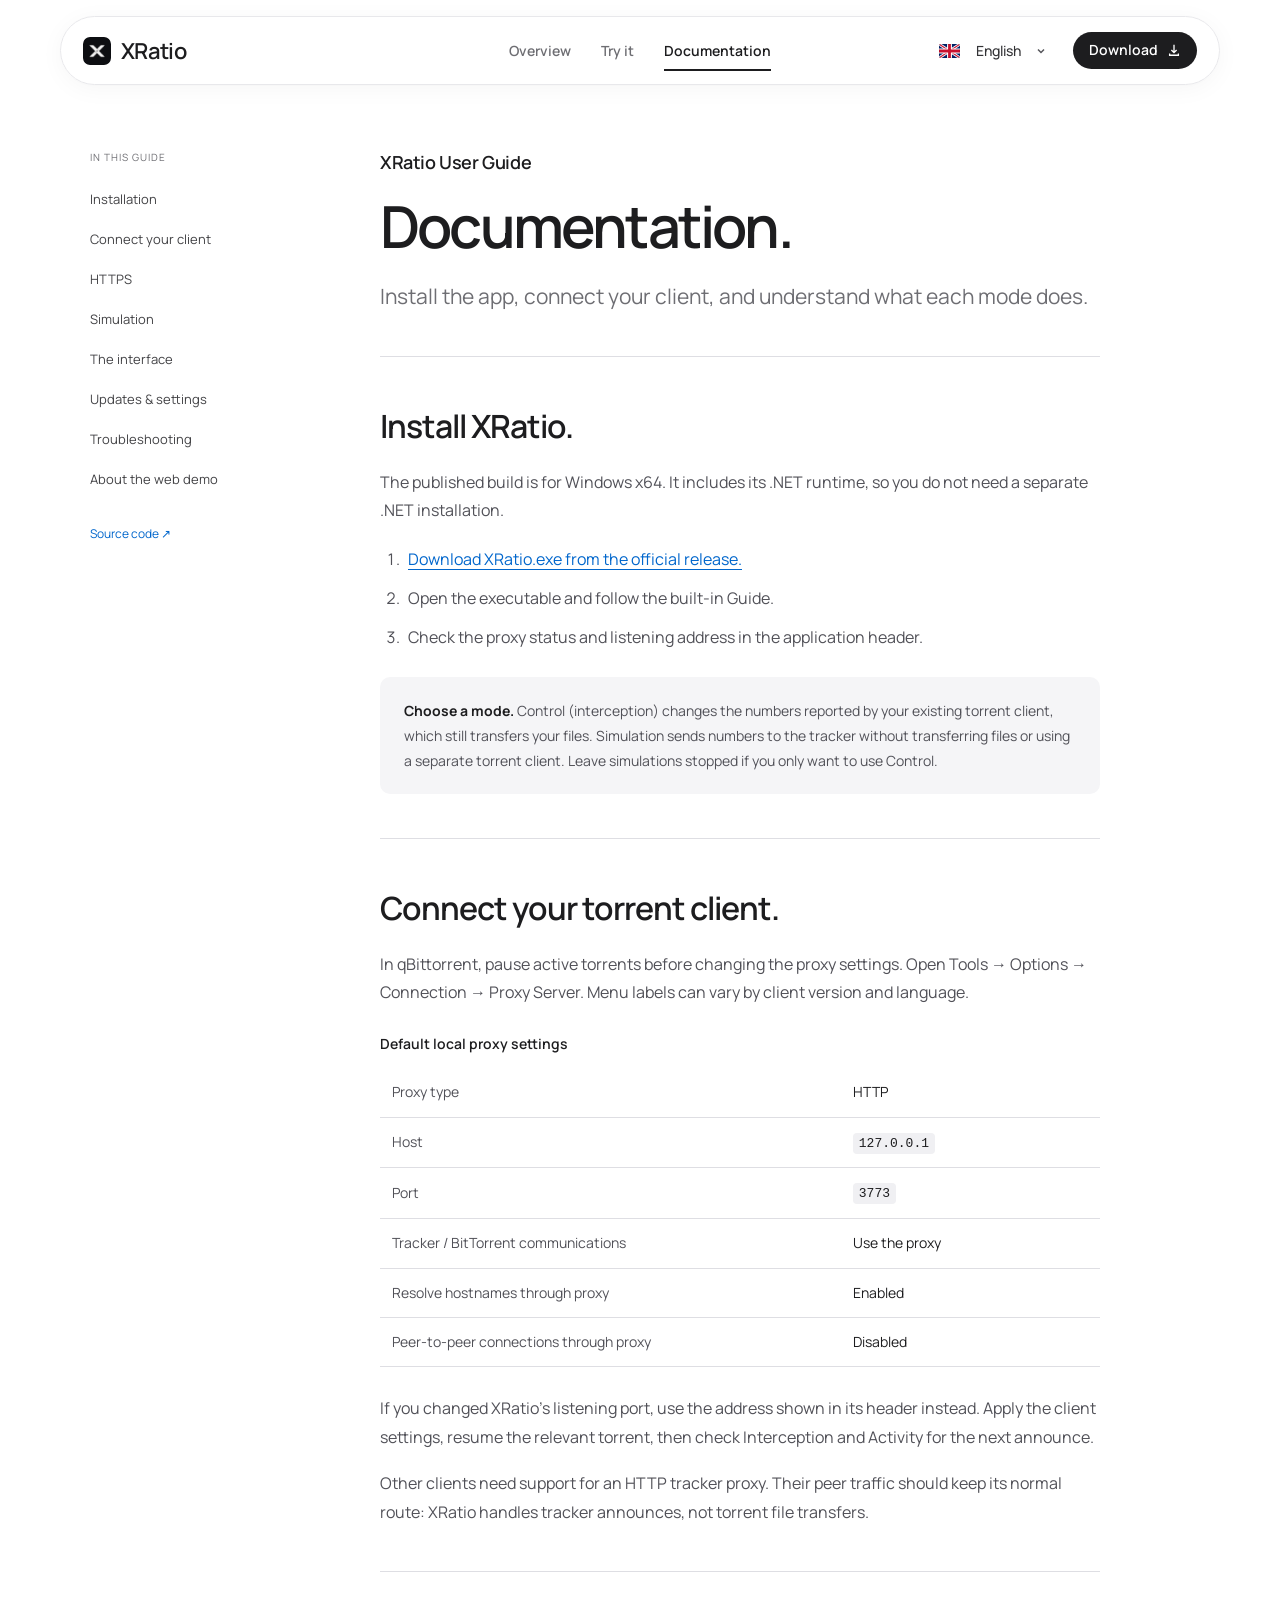
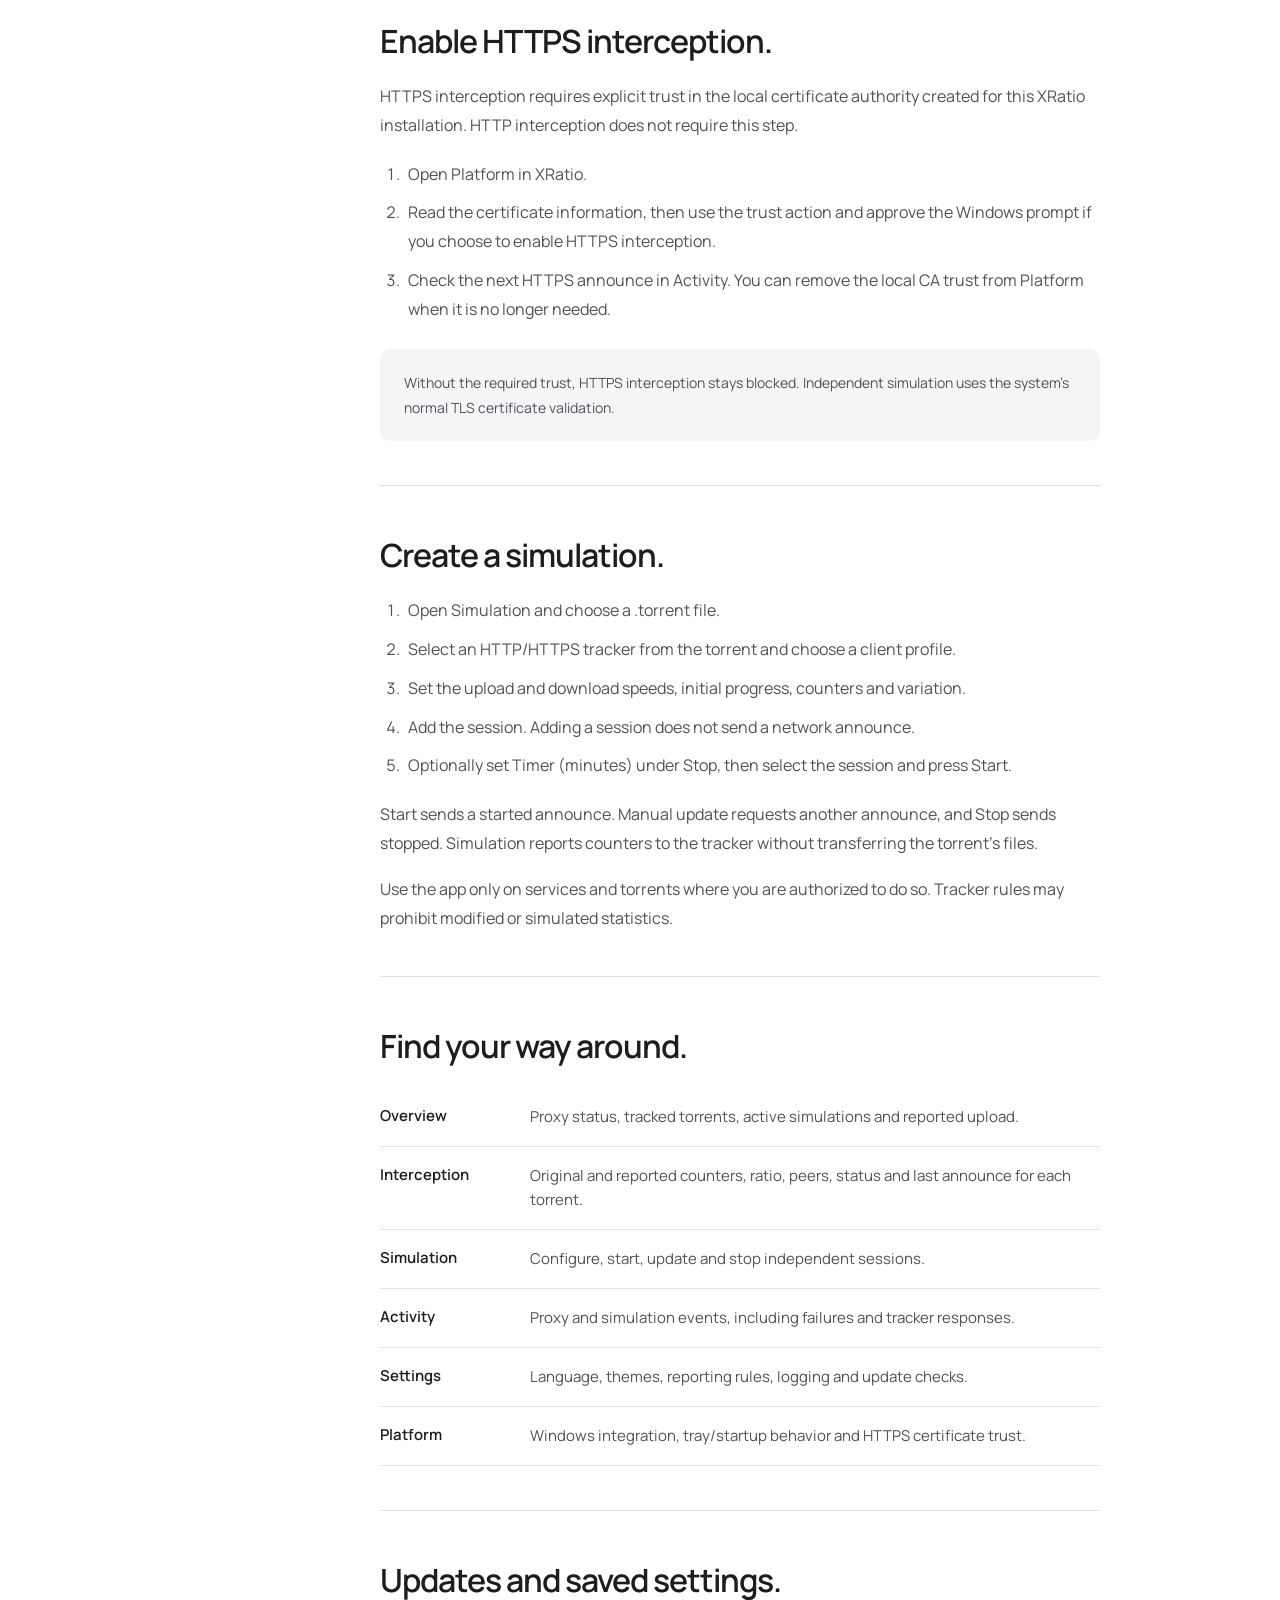
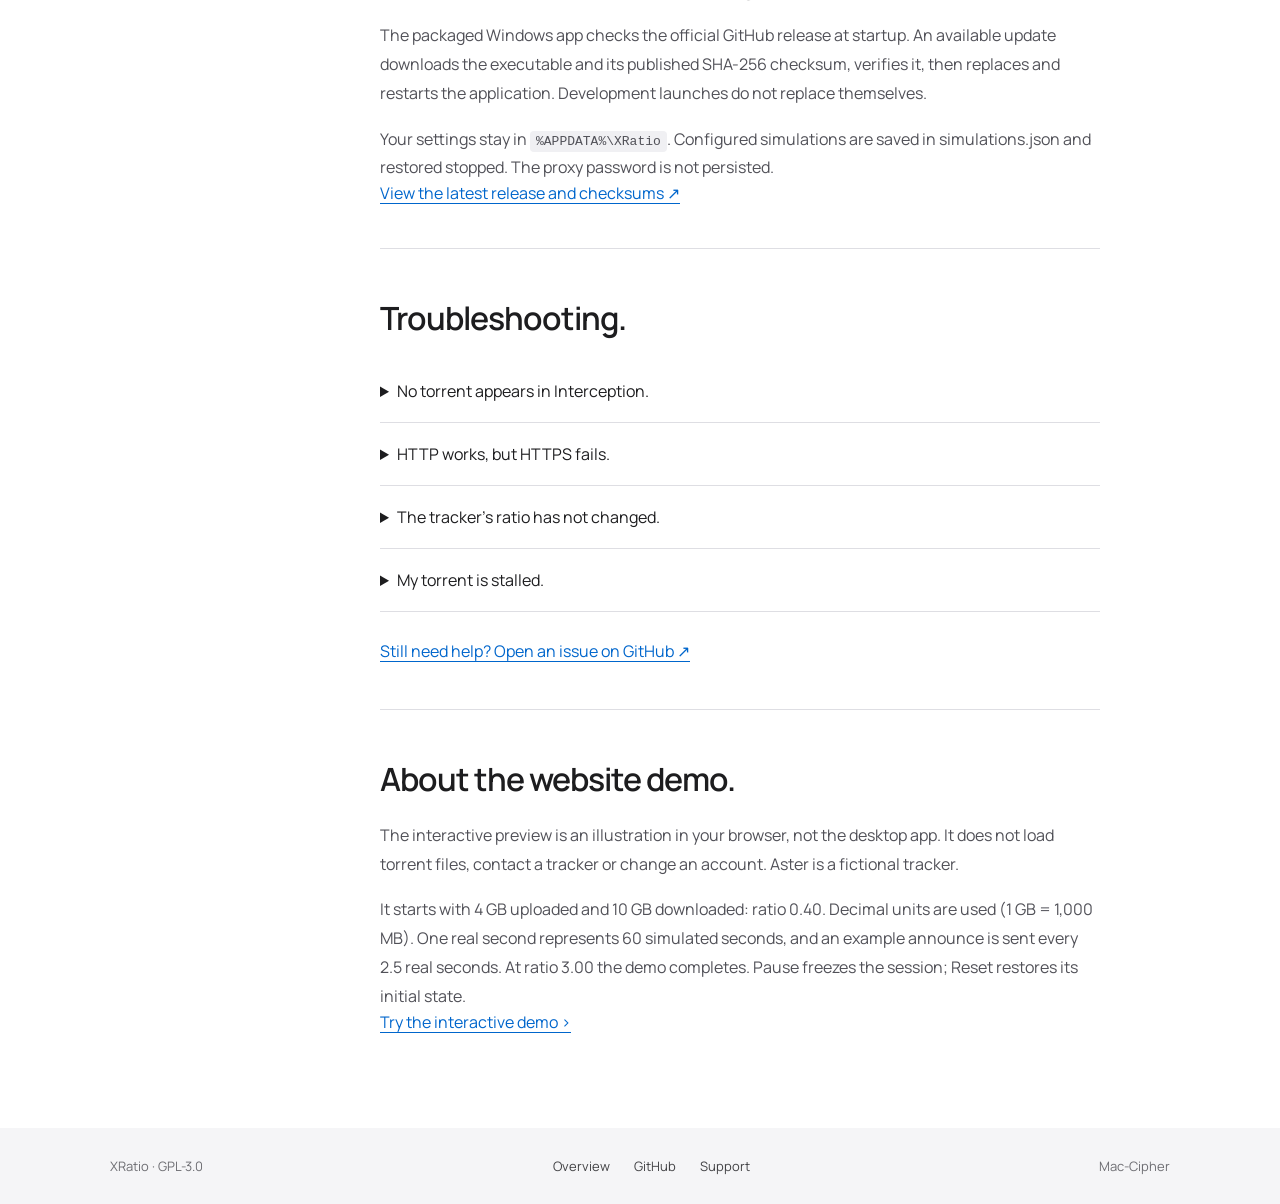
==== commit 021b5ac9: "Refine website layout, motion and language selector" ====
--- a/docs/documentation.html
+++ b/docs/documentation.html
@@ -5,8 +5,8 @@
   <meta name="theme-color" content="#ffffff">
   <meta name="description" content="Set up XRatio for Windows: installation, qBittorrent proxy, HTTPS, simulation and troubleshooting.">
   <meta property="og:title" content="Documentation — XRatio"><meta property="og:description" content="The XRatio setup and usage guide."><meta property="og:type" content="website">
-  <link rel="canonical" href="https://mac-cipher.github.io/XRatio/documentation.html"><link rel="icon" href="assets/xratio-icon.png">
-  <link rel="stylesheet" href="styles.css?v=20260906-motion"><link rel="stylesheet" href="extended.css?v=20260906-motion"><script src="locales.js?v=20260906-motion" defer></script><script src="script.js?v=20260906-motion" defer></script>
+  <link rel="canonical" href="https://xratio.vercel.app/documentation.html"><link rel="icon" href="assets/xratio-icon.png">
+  <link rel="stylesheet" href="styles.css?v=20260927-better2"><link rel="stylesheet" href="extended.css?v=20260927-better2"><script src="locales.js?v=20260906-motion" defer></script><script src="script.js?v=20260927-better2" defer></script>
   <title>Documentation — XRatio</title>
 </head>
 <body>
@@ -21,7 +21,7 @@
       </div>
       <div class="nav-actions">
         <label class="languages">
-          <svg viewBox="0 0 24 24" width="17" height="17" fill="none" stroke="currentColor" stroke-width="1.5" aria-hidden="true"><circle cx="12" cy="12" r="9"/><ellipse cx="12" cy="12" rx="4" ry="9"/><path d="M3 12h18"/></svg>
+          <img class="language-flag" src="assets/flags/en.svg" width="21" height="14" alt="" aria-hidden="true">
           <select id="language-select" aria-label="Choose language">
             <option value="en">English</option><option value="fr">Français</option><option value="es">Español</option><option value="de">Deutsch</option>
           </select>
@@ -34,7 +34,7 @@
   </header>
   <div class="docs-shell">
     <aside class="docs-toc"><p data-en="IN THIS GUIDE" data-fr="DANS CE GUIDE">IN THIS GUIDE</p><nav aria-label="Documentation sections" data-en-label="Documentation sections" data-fr-label="Sections de la documentation"><a href="#installation" data-en="Installation" data-fr="Installation">Installation</a><a href="#proxy" data-en="Connect your client" data-fr="Connecter le client">Connect your client</a><a href="#https">HTTPS</a><a href="#simulation">Simulation</a><a href="#interface" data-en="The interface" data-fr="L’interface">The interface</a><a href="#updates" data-en="Updates & settings" data-fr="Mises à jour et réglages">Updates & settings</a><a href="#troubleshooting" data-en="Troubleshooting" data-fr="Dépannage">Troubleshooting</a><a href="#demo-notes" data-en="About the web demo" data-fr="À propos de la démo">About the web demo</a></nav><a class="docs-source" href="https://github.com/Mac-Cipher/XRatio" data-en="Source code ↗" data-fr="Code source ↗">Source code ↗</a></aside>
-    <main id="main" class="docs-content">
+    <main id="main" class="docs-content" tabindex="-1">
       <div class="docs-intro"><p class="eyebrow" data-en="XRatio User Guide" data-fr="Guide utilisateur XRatio">XRatio User Guide</p><h1 data-en="Documentation." data-fr="Documentation.">Documentation.</h1><p data-en="Install the app, connect your client, and understand what each mode does." data-fr="Installez l’application, connectez votre client et découvrez le fonctionnement de chaque mode.">Install the app, connect your client, and understand what each mode does.</p></div>
       <section id="installation"><h2 data-en="Install XRatio." data-fr="Installer XRatio.">Install XRatio.</h2><p data-en="The published build is for Windows x64. It includes its .NET runtime, so you do not need a separate .NET installation." data-fr="La version publiée est destinée à Windows x64. Elle inclut son environnement .NET : aucune installation séparée de .NET n’est nécessaire.">The published build is for Windows x64. It includes its .NET runtime, so you do not need a separate .NET installation.</p><ol><li><a href="https://github.com/Mac-Cipher/XRatio/releases/latest/download/XRatio.exe" data-en="Download XRatio.exe from the official release." data-fr="Téléchargez XRatio.exe depuis la version officielle.">Download XRatio.exe from the official release.</a></li><li data-en="Open the executable and follow the built-in Guide." data-fr="Ouvrez l’exécutable et suivez le Guide intégré.">Open the executable and follow the built-in Guide.</li><li data-en="Check the proxy status and listening address in the application header." data-fr="Vérifiez l’état du proxy et son adresse d’écoute dans l’en-tête de l’application.">Check the proxy status and listening address in the application header.</li></ol><div class="doc-note"><strong data-en="Choose a mode." data-fr="Choisissez un mode.">Choose a mode.</strong> <span data-en="Control (interception) changes the numbers reported by your existing torrent client, which still transfers your files. Simulation sends numbers to the tracker without transferring files or using a separate torrent client. Leave simulations stopped if you only want to use Control." data-fr="Contrôle (interception) change les chiffres déclarés par votre client torrent, qui continue à transférer vos fichiers. Simulation envoie des chiffres au tracker sans transférer de fichiers et sans autre client torrent. Laissez les simulations arrêtées si vous souhaitez seulement utiliser Contrôle.">Control (interception) changes the numbers reported by your existing torrent client, which still transfers your files. Simulation sends numbers to the tracker without transferring files or using a separate torrent client. Leave simulations stopped if you only want to use Control.</span></div></section>
       <section id="proxy"><h2 data-en="Connect your torrent client." data-fr="Connecter votre client torrent.">Connect your torrent client.</h2><p data-en="In qBittorrent, pause active torrents before changing the proxy settings. Open Tools → Options → Connection → Proxy Server. Menu labels can vary by client version and language." data-fr="Dans qBittorrent, mettez les torrents actifs en pause avant de modifier le proxy. Ouvrez Outils → Options → Connexion → Serveur proxy. Les intitulés peuvent varier selon la version et la langue du client.">In qBittorrent, pause active torrents before changing the proxy settings. Open Tools → Options → Connection → Proxy Server. Menu labels can vary by client version and language.</p><div class="doc-table-wrap"><table><caption data-en="Default local proxy settings" data-fr="Paramètres du proxy local par défaut">Default local proxy settings</caption><tbody><tr><th scope="row" data-en="Proxy type" data-fr="Type de proxy">Proxy type</th><td>HTTP</td></tr><tr><th scope="row" data-en="Host" data-fr="Hôte">Host</th><td><code>127.0.0.1</code></td></tr><tr><th scope="row" data-en="Port" data-fr="Port">Port</th><td><code>3773</code></td></tr><tr><th scope="row" data-en="Tracker / BitTorrent communications" data-fr="Communications trackers / BitTorrent">Tracker / BitTorrent communications</th><td data-en="Use the proxy" data-fr="Utiliser le proxy">Use the proxy</td></tr><tr><th scope="row" data-en="Resolve hostnames through proxy" data-fr="Résoudre les noms d’hôtes via le proxy">Resolve hostnames through proxy</th><td data-en="Enabled" data-fr="Activé">Enabled</td></tr><tr><th scope="row" data-en="Peer-to-peer connections through proxy" data-fr="Connexions pair-à-pair via le proxy">Peer-to-peer connections through proxy</th><td data-en="Disabled" data-fr="Désactivé">Disabled</td></tr></tbody></table></div><p data-en="If you changed XRatio’s listening port, use the address shown in its header instead. Apply the client settings, resume the relevant torrent, then check Interception and Activity for the next announce." data-fr="Si vous avez modifié le port d’écoute de XRatio, utilisez l’adresse affichée dans son en-tête. Appliquez les réglages du client, reprenez le torrent concerné, puis vérifiez la prochaine annonce dans Interception et Activité.">If you changed XRatio’s listening port, use the address shown in its header instead. Apply the client settings, resume the relevant torrent, then check Interception and Activity for the next announce.</p><p data-en="Other clients need support for an HTTP tracker proxy. Their peer traffic should keep its normal route: XRatio handles tracker announces, not torrent file transfers." data-fr="Les autres clients doivent prendre en charge un proxy HTTP pour les trackers. Leur trafic pair-à-pair doit conserver son chemin normal : XRatio traite les annonces aux trackers, pas le transfert des fichiers torrent.">Other clients need support for an HTTP tracker proxy. Their peer traffic should keep its normal route: XRatio handles tracker announces, not torrent file transfers.</p></section>
--- a/docs/styles.css
+++ b/docs/styles.css
@@ -1,14 +1,25 @@
+/* Manrope variable, SIL Open Font License; served locally for offline previews. */
+@font-face {
+  font-family: 'Manrope';
+  font-style: normal;
+  font-weight: 200 800;
+  font-display: swap;
+  src: url('assets/fonts/manrope-latin-variable.woff2') format('woff2');
+}
 :root {
   color-scheme: light;
-  font-family: -apple-system, BlinkMacSystemFont, 'Helvetica Neue', Arial, sans-serif;
+  font-family: 'Manrope', 'Segoe UI', sans-serif;
+  font-optical-sizing: auto;
   color: #1d1d1f;
   background: #fff;
-  font-synthesis: none;
+  font-synthesis: style;
   --secondary: #6e6e73;
   --blue: #0071e3;
+  --ease-out: cubic-bezier(0.23, 1, 0.32, 1);
+  --ease-in-out: cubic-bezier(0.77, 0, 0.175, 1);
 }
 * { box-sizing: border-box; }
-html { scroll-behavior: smooth; scroll-padding-top: 80px; }
+html { scroll-behavior: smooth; scroll-padding-top: 110px; }
 body { margin: 0; -webkit-font-smoothing: antialiased; }
 a { color: inherit; text-decoration: none; }
 button { color: inherit; font: inherit; cursor: pointer; }
@@ -16,10 +27,11 @@
 a:focus-visible, button:focus-visible { outline: 3px solid #0071e3; outline-offset: 5px; }
 p, h1, h2, h3 { margin: 0; }
 img { max-width: 100%; }
-.skip { position: fixed; left: 15px; top: -80px; background: white; padding: 12px; z-index: 20; }
+.skip { position: fixed; left: 15px; top: -80px; background: white; padding: 12px; z-index: 30; }
 .skip:focus { top: 12px; }
-.button { display: inline-flex; align-items: center; justify-content: center; padding: 14px 24px; min-height: 48px; background: var(--blue); color: #fff; border-radius: 999px; font-size: 16px; line-height: 1.2; transition: background .2s; }
-.button:hover { background: #0077ed; }
+.button { display: inline-flex; align-items: center; justify-content: center; padding: 14px 24px; min-height: 48px; background: var(--blue); color: #fff; border-radius: 999px; font-size: 16px; line-height: 1.2; transition: transform 100ms var(--ease-out); }
+@media (hover: hover) and (pointer: fine) { .button:hover { background: #0066cc; } }
+.button:active:not(:focus-visible):not(:disabled) { transform: scale(.96); transition-duration: 100ms; }
 .hero { padding: 64px 24px 94px; text-align: center; overflow: clip; }
 .product-name { font-size: 22px; font-weight: 600; letter-spacing: -.5px; margin-bottom: 22px; }
 h1 { font-size: clamp(64px,6.5vw,84px); line-height: 1.025; letter-spacing: -4.6px; font-weight: 600; }
@@ -82,10 +94,10 @@
   .footer-inner { flex-wrap: wrap; }
 }
 @media (max-width: 560px) {
-  html { scroll-padding-top: 72px; }
+  html { scroll-padding-top: 96px; }
   .hero { padding: 48px 20px 58px; }
   .product-name { font-size: 18px; margin-bottom: 18px; }
-  h1 { font-size: clamp(48px,12vw,66px); letter-spacing: -2.9px; line-height: 1.04; }
+  h1 { font-size: clamp(36px,10vw,56px); letter-spacing: -.045em; line-height: 1.1; }
   .hero-description { font-size: 18px; margin-top: 23px; max-width: 345px; line-height: 1.45; letter-spacing: -.3px; }
   .hero-actions { flex-direction: column; gap: 20px; margin-top: 25px; }
   .hero-actions .button { font-size: 15px; }
@@ -114,4 +126,12 @@
   .footer-inner { flex-direction: column; align-items: flex-start; gap: 19px; }
   .footer-inner>div { gap: 25px; }
 }
-@media (prefers-reduced-motion: reduce) { html { scroll-behavior: auto; } * { transition: none !important; } }
+@media (prefers-reduced-motion: reduce) { html { scroll-behavior: auto; } .button { transform: none !important; } }
+
+/* Typography shared by the landing page and documentation. */
+h1, h2, h3 { text-wrap: balance; line-height: 1.1; }
+h1 { letter-spacing: -.045em; }
+h2 { letter-spacing: -.035em; }
+h3 { letter-spacing: -.025em; }
+.hero-description, .feature-pair p, .desktop-note p { letter-spacing: normal; text-wrap: pretty; }
+a { text-underline-position: from-font; text-decoration-thickness: from-font; }
--- a/docs/extended.css
+++ b/docs/extended.css
@@ -36,9 +36,9 @@
 .demo-controls button:disabled { opacity: .45; cursor: default; }
 .demo-event { margin-top: 18px; min-height: 36px; font-size: 11px; color: #5c6b7e; line-height: 1.6; }
 .announce-bridge { position: relative; display: grid; place-items: center; height: 30px; color: #8895a6; font-size: 24px; overflow: hidden; }
-.announce-bridge i { position: absolute; left: -8px; top: 13px; width: 6px; height: 6px; background: #0071e3; border-radius: 50%; opacity: 0; }
-.is-running .announce-bridge i { animation: announce-travel 2.5s linear infinite; }
-@keyframes announce-travel { 0%,65% { left: -8px; opacity: 0; } 70% { opacity: 1; } 100% { left: 48px; opacity: 1; } }
+/* A brief receipt marker; numbers and arrow remain stationary. */
+.announce-bridge i { position: absolute; left: calc(50% - 3px); top: 13px; width: 6px; height: 6px; background: #0071e3; border-radius: 50%; opacity: 0; transition: opacity 160ms var(--ease-out); }
+.announce-received .announce-bridge i { opacity: 1; }
 .tracker-card { background: #171a20; color: #f4f6fa; border: 1px solid #303641; border-radius: 15px; padding: 24px; font-variant-numeric: tabular-nums; }
 .tracker-header { display: flex; justify-content: space-between; align-items: center; gap: 12px; padding-bottom: 23px; border-bottom: 1px solid #353b46; }
 .tracker-header>strong { display: flex; align-items: center; gap: 7px; font-size: 20px; letter-spacing: -.6px; font-weight: 600; }
@@ -72,9 +72,9 @@
 .message-flow small { font-size: 12px; color: var(--secondary); }
 .flow-symbol { font-size: 39px; height: 54px; line-height: 54px; }
 .flow-connection { position: relative; flex: 1; height: 1px; background: #c6c6cc; margin: -53px 20px 0; overflow: hidden; }
-.flow-connection::after { content: ''; position: absolute; width: 32px; height: 1px; background: #0071e3; left: -32px; }
-.message-flow.is-visible .flow-connection::after { animation: message-move 2.6s ease-in-out 3; }
-@keyframes message-move { to { left: 100%; } }
+.flow-connection::after { content: ''; position: absolute; width: 100%; height: 1px; background: linear-gradient(90deg, transparent 45%, #0071e3 45%); left: 0; transform: translateX(-100%); }
+
+@keyframes message-move { from { transform: translateX(-100%); } to { transform: translateX(100%); } }
 .story-caption { max-width: 670px; margin: 42px auto 0; font-size: 14px; line-height: 1.7; text-align: center; color: var(--secondary); }
 .personal-section { padding: 112px 32px; overflow: hidden; }
 .personal-layout { display: grid; grid-template-columns: 1fr 1.05fr; align-items: center; gap: 60px; }
@@ -88,13 +88,14 @@
 .onboarding-steps li>span { display: grid; place-items: center; width: 38px; height: 38px; border: 1px solid #bcbcc4; border-radius: 50%; font-size: 18px; color: #424245; margin-bottom: 24px; }
 .onboarding-steps h3 { font-size: 23px; }
 .onboarding-steps p { font-size: 17px; line-height: 1.55; color: var(--secondary); }
-.reveal, .feature-heading, .feature-pair article, .desktop-note, .get-app { transition: opacity .7s ease, transform .7s cubic-bezier(.2,.65,.3,1); }
-.reveal-pending { opacity: 0; transform: translateY(26px); }
+.reveal, .feature-heading, .feature-pair article, .desktop-note, .get-app { transition: opacity 240ms var(--ease-out), transform 240ms var(--ease-out); }
+.reveal-pending { opacity: 0; transform: translateY(12px); }
 .is-visible { opacity: 1; transform: none; }
-.hero .product-name, .hero h1, .hero-description { animation: hero-appear .7s ease both; }
-.hero h1 { animation-delay: .08s; }
-.hero-description { animation-delay: .16s; }
-@keyframes hero-appear { from { opacity: 0; transform: translateY(15px); } to { opacity: 1; transform: none; } }
+.hero .product-name, .hero h1 > span, .hero-description { animation: hero-appear 240ms var(--ease-out) both; }
+.hero h1 > span:first-child { animation-delay: 40ms; }
+.hero h1 > span:nth-child(2) { animation-delay: 80ms; }
+.hero-description { animation-delay: 120ms; }
+@keyframes hero-appear { from { opacity: 0; transform: translateY(12px); } to { opacity: 1; transform: none; } }
 /* Documentation has its own reading layout; product navigation remains shared. */
 .docs-shell { max-width: 1100px; width: calc(100% - 64px); margin: 65px auto 95px; display: grid; grid-template-columns: 210px minmax(0,1fr); gap: 80px; }
 .docs-toc { position: sticky; top: 130px; align-self: start; }
@@ -200,24 +201,24 @@
 }
 @media (prefers-reduced-motion: reduce) {
   .reveal-pending { opacity: 1; transform: none; }
-  *, *::before, *::after { animation: none !important; transition: none !important; scroll-behavior: auto !important; }
+  *, *::before, *::after { animation: none !important; transition-duration: 160ms !important; transition-delay: 0s !important; scroll-behavior: auto !important; }
 }
 
 /* Product navigation: clear central links, quiet utility controls. */
 .header { position: sticky; top: 0; z-index: 20; padding-top: 16px; background: transparent; pointer-events: none; }
 .navigation { width: min(1160px, calc(100% - 48px)); min-height: 68px; margin: auto; padding: 0 22px; display: grid; grid-template-columns: 1fr auto 1fr; align-items: center; gap: 28px; border: 1px solid #e8e8eb; border-radius: 999px; background: #fffffff2; backdrop-filter: blur(20px); box-shadow: 0 4px 24px #1d1d1f0a, 0 1px 3px #1d1d1f05; pointer-events: auto; }
-.brand { display: inline-flex; align-items: center; justify-self: start; gap: 10px; font-size: 22px; font-weight: 600; letter-spacing: -.7px; }
+.brand { white-space: nowrap; display: inline-flex; align-items: center; justify-self: start; gap: 10px; font-size: 22px; font-weight: 600; letter-spacing: -.7px; }
 .brand img { border-radius: 7px; }
 .nav-links { display: flex; align-items: center; gap: 30px; }
-.nav-link { position: relative; display: block; padding: 24px 0; color: #6e6e73; font-size: 13px; font-weight: 500; transition: color .2s; }
+.nav-link { position: relative; display: block; padding: 24px 0; color: #6e6e73; font-size: 14px; font-weight: 600; white-space: nowrap; transition: color .2s; }
 .nav-link:hover, .nav-link[aria-current=page] { color: #1d1d1f; }
 .nav-link[aria-current=page]::after { content: ''; position: absolute; bottom: 13px; left: 0; right: 0; height: 2px; background: #1d1d1f; }
 .nav-actions { display: flex; justify-self: end; align-items: center; gap: 20px; }
 .languages { position: relative; display: flex; align-items: center; gap: 8px; color: #55555a; }
-.languages select { appearance: none; border: 0; background: transparent; padding: 12px 17px 12px 0; font: inherit; font-size: 12px; color: #333336; cursor: pointer; border-radius: 4px; }
+.languages select { appearance: none; border: 0; background: transparent; padding: 12px 17px 12px 0; font: inherit; font-size: 14px; font-weight: 500; color: #333336; cursor: pointer; border-radius: 4px; }
 .languages select:focus-visible { outline: 2px solid var(--blue); outline-offset: 4px; }
 .select-chevron { position: absolute; right: 0; pointer-events: none; }
-.nav-download { display: inline-flex; gap: 9px; min-height: 36px; padding: 10px 16px; border-radius: 999px; background: #1d1d1f; font-size: 12px; white-space: nowrap; }
+.nav-download { display: inline-flex; gap: 9px; min-height: 36px; padding: 10px 16px; border-radius: 999px; background: #1d1d1f; font-size: 14px; font-weight: 600; white-space: nowrap; }
 .nav-download:hover { background: #3b3b3f; }
 .nav-toggle { display: none; }
 @media (max-width: 960px) {
@@ -225,7 +226,7 @@
  .nav-links { gap: 20px; }
  .nav-actions { gap: 14px; }
 }
-@media (max-width: 760px) {
+@media (max-width: 1000px) {
  .header { top: 0; padding-top: 10px; }
  .navigation { width: calc(100% - 24px); min-height: 60px; grid-template-columns: 1fr auto; padding: 0 16px; gap: 0; }
  .navigation.menu-open { border-radius: 26px; }
@@ -233,9 +234,9 @@
  .brand img { width: 26px; height: 26px; }
  .nav-actions { gap: 10px; }
  .nav-download { display: none; }
- .languages select { min-height: 44px; font-size: 12px; }
- .nav-toggle { width: 32px; height: 44px; padding: 8px 4px; display: flex; flex-direction: column; justify-content: center; gap: 6px; background: none; border: 0; }
- .nav-toggle span { width: 22px; height: 1.5px; background: #1d1d1f; transition: transform .2s; }
+ .languages select { min-height: 44px; font-size: 16px; }
+ .nav-toggle { width: 44px; height: 44px; padding: 8px 4px; display: flex; flex-direction: column; justify-content: center; gap: 6px; background: none; border: 0; }
+ .nav-toggle span { width: 22px; height: 1.5px; background: #1d1d1f; transition: none; }
  .nav-toggle[aria-expanded=true] span:first-child { transform: translateY(3.75px) rotate(45deg); }
  .nav-toggle[aria-expanded=true] span:last-child { transform: translateY(-3.75px) rotate(-45deg); }
  .nav-links { display: none; grid-column: 1 / -1; grid-row: 2; padding: 8px 0 20px; }
@@ -245,7 +246,7 @@
 }
 
 /* Full application views, with space to read the complete window. */
-.personal-layout { grid-template-columns: 1fr; gap: 54px; }
+.personal-layout { grid-template-columns: minmax(0,1fr); gap: 54px; }
 .personal-layout > .reveal:first-child { text-align: center; max-width: 760px; margin-inline: auto; }
 .personal-layout h2 { font-size: clamp(40px,5vw,62px); text-wrap: balance; }
 .personal-layout .section-description { margin-inline: auto; }
@@ -253,22 +254,10 @@
 .detail-screenshot img { width: 100%; max-width: 100%; height: auto; margin: 0; display: block; }
 .product-window { aspect-ratio: auto; }
 .product-window img { position: static; width: 100%; height: auto; display: block; }
-.demo-app, .tracker-card { transition: opacity .8s ease, transform .8s cubic-bezier(.2,.65,.3,1); }
-.tracker-card { transition-delay: .16s; }
-.onboarding-steps li:nth-child(2) { transition-delay: .12s; }
-.onboarding-steps li:nth-child(3) { transition-delay: .24s; }
-.hero h1 > span { animation: title-arrive .95s cubic-bezier(.16,1,.3,1) both; }
-.hero h1 > span:nth-child(2) { animation-delay: .12s; }
-.hero-description { animation: title-arrive 1s .22s cubic-bezier(.16,1,.3,1) both; }
-@keyframes title-arrive { from { opacity: 0; transform: translateY(24px); } to { opacity: 1; transform: translateY(0); } }
-@supports (animation-timeline: view()) {
- @media (prefers-reduced-motion: no-preference) {
-  .product-stage { animation: product-settle linear both; animation-timeline: view(); animation-range: entry 0% entry 100%; transform-origin: center top; }
-  .detail-screenshot img { animation: screenshot-settle linear both; animation-timeline: view(); animation-range: entry 0% entry 100%; }
-  @keyframes product-settle { from { transform: perspective(1400px) rotateX(5deg) scale(.94); } to { transform: perspective(1400px) rotateX(0) scale(1); } }
-  @keyframes screenshot-settle { from { opacity: .6; } to { opacity: 1; } }
- }
-}
+.demo-app, .tracker-card { transition: opacity 240ms var(--ease-out), transform 240ms var(--ease-out); }
+.tracker-card { transition-delay: 60ms; }
+.onboarding-steps li:nth-child(2) { transition-delay: 60ms; }
+.onboarding-steps li:nth-child(3) { transition-delay: 120ms; }
 @media (max-width: 760px) {
  .personal-layout { gap: 32px; }
  .detail-screenshot { border-radius: 7px; }
@@ -276,7 +265,7 @@
  .tracker-card { transition-delay: 0s; }
 }
 @media (prefers-reduced-motion: reduce) {
- *, *::before, *::after { animation: none !important; transition: none !important; }
+ *, *::before, *::after { animation: none !important; transition-duration: 160ms !important; transition-delay: 0s !important; }
  .reveal-pending { opacity: 1; transform: none; }
 }
 
@@ -288,26 +277,20 @@
 .gallery-light { position: absolute; inset: 0; width: 100%; height: 100% !important; object-fit: contain; background: #f4f6fa; opacity: 0; }
 .gallery-timeline { display: flex; align-items: center; gap: 20px; justify-content: center; margin: 28px auto 0; max-width: 350px; font-size: 12px; color: var(--secondary); }
 .gallery-timeline > div { height: 2px; flex: 1; background: #dedee3; overflow: hidden; }
-.gallery-timeline i { display: block; height: 100%; width: 100%; background: #1d1d1f; transform-origin: left; transform: scaleX(var(--scene-progress,1)); }
-.cinematic .gallery-light { opacity: calc(1 - var(--scene-dark,0)); }
-.cinematic .gallery-sticky .detail-screenshot { transform: perspective(1500px) rotateX(var(--scene-tilt,0deg)) scale(var(--scene-scale,1)); transform-origin: center; }
+.gallery-timeline i { display: block; height: 100%; width: 100%; background: #1d1d1f; transform-origin: left; transform: scaleX(1); }
 .cinematic .detail-screenshot img { animation: none; }
-.cinematic .product-stage { animation: none; transform: perspective(1500px) rotateX(var(--hero-tilt,0deg)) scale(var(--hero-scale,1)); transform-origin: center; }
 .flow-example { margin-top: 36px; font-size: 15px; line-height: 1.5; color: var(--secondary); }
 .message-flow { margin-top: 42px; }
 .flow-number { font-size: 38px; font-weight: 600; letter-spacing: -1.5px; font-variant-numeric: tabular-nums; margin-top: 7px; }
 [data-flow-adjusted], [data-flow-received] { color: #0066cc; }
 .flow-connection { height: 2px; margin-top: -96px; }
-.flow-connection::after { height: 2px; width: 55%; }
-.message-flow.flow-playing .flow-connection::after { animation: message-move 1.2s .15s ease-in-out 3 both; }
+.flow-connection::after { height: 2px; }
+.message-flow.flow-playing .flow-connection::after { animation: message-move 1.2s .15s var(--ease-in-out) 1 both; }
 .message-flow.flow-playing .flow-connection:nth-of-type(2)::after { animation-delay: 1.2s; }
-.flow-playing > div:nth-of-type(2) img { animation: app-response .8s .7s ease-in-out; }
-.flow-playing > div:nth-of-type(3) .flow-number { animation: app-response .8s 1.5s ease-in-out; }
-@keyframes app-response { 50% { transform: translateY(-6px) scale(1.08); } }
 @media (min-width: 761px) and (prefers-reduced-motion: no-preference) {
  .cinematic .gallery-scroll { min-height: 155vh; }
  .cinematic .gallery-sticky { position: sticky; top: 130px; }
- .cinematic .gallery-sticky .detail-screenshot { width: min(1060px, calc((100svh - 250px) * 1.545)); }
+ .cinematic .gallery-sticky .detail-screenshot { width: min(100%, 1060px, calc((100svh - 250px) * 1.545)); }
 }
 @media (max-width: 760px) {
  .gallery-timeline { max-width: 240px; margin-top: 20px; }
@@ -321,7 +304,105 @@
 }
 
 /* Turn the whole window over; never blend two different text layouts. */
-.cinematic .gallery-sticky .detail-screenshot { overflow: visible; isolation: auto; transform-style: preserve-3d; background: transparent; box-shadow: none; transform: perspective(1800px) rotateX(var(--scene-tilt,0deg)) rotateY(calc(var(--scene-dark,0) * 180deg)) scale(var(--scene-scale,1)); }
 .cinematic .gallery-sticky .detail-screenshot img { backface-visibility: hidden; border-radius: 12px; box-shadow: 0 30px 65px -30px #17233355; }
 .cinematic .gallery-sticky .detail-screenshot > img:first-child { transform: rotateY(180deg); }
 .cinematic .gallery-sticky .gallery-light { opacity: 1; transform: translateZ(1px); }
+
+/* The occasional gallery flip explains the two themes without blending text. */
+.cinematic .gallery-sticky .detail-screenshot { overflow: visible; isolation: auto; transform-style: preserve-3d; background: transparent; box-shadow: none; }
+@media (prefers-reduced-motion: reduce) {
+ .reveal, .feature-heading, .feature-pair article, .desktop-note, .get-app, .demo-app, .tracker-card { transform: none; transition-property: opacity; }
+ .button { transform: none !important; }
+}
+
+/* Touch targets use real layout space, so neighboring controls never overlap. */
+@media (max-width: 760px), (pointer: coarse) {
+ .nav-toggle { width: 44px; min-height: 44px; }
+ .theme-switch button, .demo-controls button, #demo-speed { min-width: 44px; min-height: 44px; }
+ .close-preview { width: 44px; height: 44px; margin-bottom: -56px; }
+}
+
+.section-description, .onboarding-steps p { letter-spacing: normal; text-wrap: pretty; }
+.docs-content { max-width: 72ch; }
+/* Keep all four translations comfortable before switching to the mobile menu. */
+@media (min-width: 1001px) and (max-width: 1100px) {
+ .navigation { grid-template-columns: auto 1fr auto; gap: 16px; padding-inline: 16px; }
+ .nav-links { justify-content: center; gap: 16px; }
+ .nav-actions { gap: 12px; }
+ .nav-download { padding-inline: 12px; }
+}
+
+/* Native keyboard semantics, with a site-styled picker where supported. */
+.languages select { border-radius: 10px; padding: 10px 22px 10px 8px; min-height: 44px; }
+.languages select:focus-visible { outline: 2px solid #6e6e73; outline-offset: 2px; }
+.languages select:open { background: #f5f5f7; }
+.select-chevron { right: 6px; }
+@supports (appearance: base-select) {
+ .languages select, .languages select::picker(select) { appearance: base-select; }
+ .languages select { align-items: center; }
+ .languages select::picker-icon { display: none; }
+ .languages select::picker(select) {
+  margin-top: 8px; padding: 6px; min-width: 164px;
+  border: 1px solid #e8e8eb; border-radius: 14px;
+  background: #fff; color: #1d1d1f;
+  box-shadow: 0 12px 32px #1d1d1f1a, 0 2px 6px #1d1d1f08;
+  font-family: 'Manrope', 'Segoe UI', sans-serif; font-size: 14px;
+ }
+ .languages option {
+  display: flex; align-items: center; gap: 12px;
+  min-height: 44px; padding: 10px 12px;
+  border: 0; border-radius: 8px; background: transparent; color: #424245;
+  font-weight: 500; line-height: 1.5;
+ }
+ .languages option:checked { background: #f5f5f7; color: #1d1d1f; font-weight: 600; }
+ .languages option:focus-visible { outline: 2px solid #6e6e73; outline-offset: -2px; }
+ .languages option::checkmark { order: 1; margin-left: auto; color: #1d1d1f; }
+ @media (hover: hover) and (pointer: fine) {
+  .languages option:hover { background: #f0f0f3; color: #1d1d1f; }
+ }
+}
+
+.language-flag { display: block; flex: 0 0 21px; width: 21px; height: 14px; object-fit: cover; border-radius: 2px; outline: 1px solid #00000014; outline-offset: -1px; }
+
+/* Readable supporting text and resilient controls at narrow widths. */
+.hero-actions { margin-top: 30px; }
+.appearance { margin-top: 24px; }
+.theme-switch button { min-height: 44px; font-size: 14px; }
+.appearance p, .requirements, .release-link, .footer-inner { font-size: 13px; line-height: 1.6; }
+.demo-tag, .session-state, .demo-torrent span, .speed-scale,
+.demo-counters span, .demo-event, .tracker-header > span,
+.tracker-account, .tracker-word, .tracker-badge, .tracker-totals span,
+.tracker-footer, .ratio-history > span, .demo-disclosure, .demo-explanation,
+.message-flow small { font-size: 12px; line-height: 1.5; }
+.demo-torrent strong { font-size: 13px; }
+.speed-label, .demo-controls .button, .demo-reset, .demo-announce { font-size: 14px; }
+.demo-controls button { min-height: 44px; }
+.demo-announce { margin-inline-start: 0; padding-inline: 8px; }
+.tracker-header, .tracker-footer, .demo-view-heading { flex-wrap: wrap; }
+.demo-counters > div, .tracker-totals > div { min-width: 0; }
+.demo-counters strong, .tracker-totals strong { overflow-wrap: anywhere; }
+.footer-inner > div { flex-wrap: wrap; gap: 12px 24px; }
+.footer-inner a, .release-link { min-height: 24px; display: inline-flex; align-items: center; }
+.docs-content a { text-decoration: underline; text-underline-offset: 3px; }
+dialog { overscroll-behavior: contain; }
+@media (max-width: 1000px) {
+ .navigation { grid-template-columns: minmax(0,1fr) auto; }
+}
+@media (max-width: 380px) {
+ .navigation { padding-inline: 12px; gap: 8px; }
+ .brand { font-size: 18px; gap: 6px; }
+ .brand img { width: 24px; height: 24px; }
+ .nav-actions { gap: 4px; }
+ .language-flag { display: none; }
+ .languages select { padding-inline-start: 4px; }
+ .hero { padding-top: 36px; }
+ .demo-app-body, .tracker-card { padding: 16px; }
+ .demo-counters, .tracker-totals { gap: 12px; }
+ .message-flow { flex-direction: column; gap: 20px; }
+ .message-flow > div { width: 100%; }
+ .flow-connection { flex: none; width: 2px; height: 24px; margin: 0; }
+ .flow-connection::after { display: none; }
+}
+@media (forced-colors: active) {
+ :focus-visible { outline: 2px solid Highlight; outline-offset: 3px; }
+}
